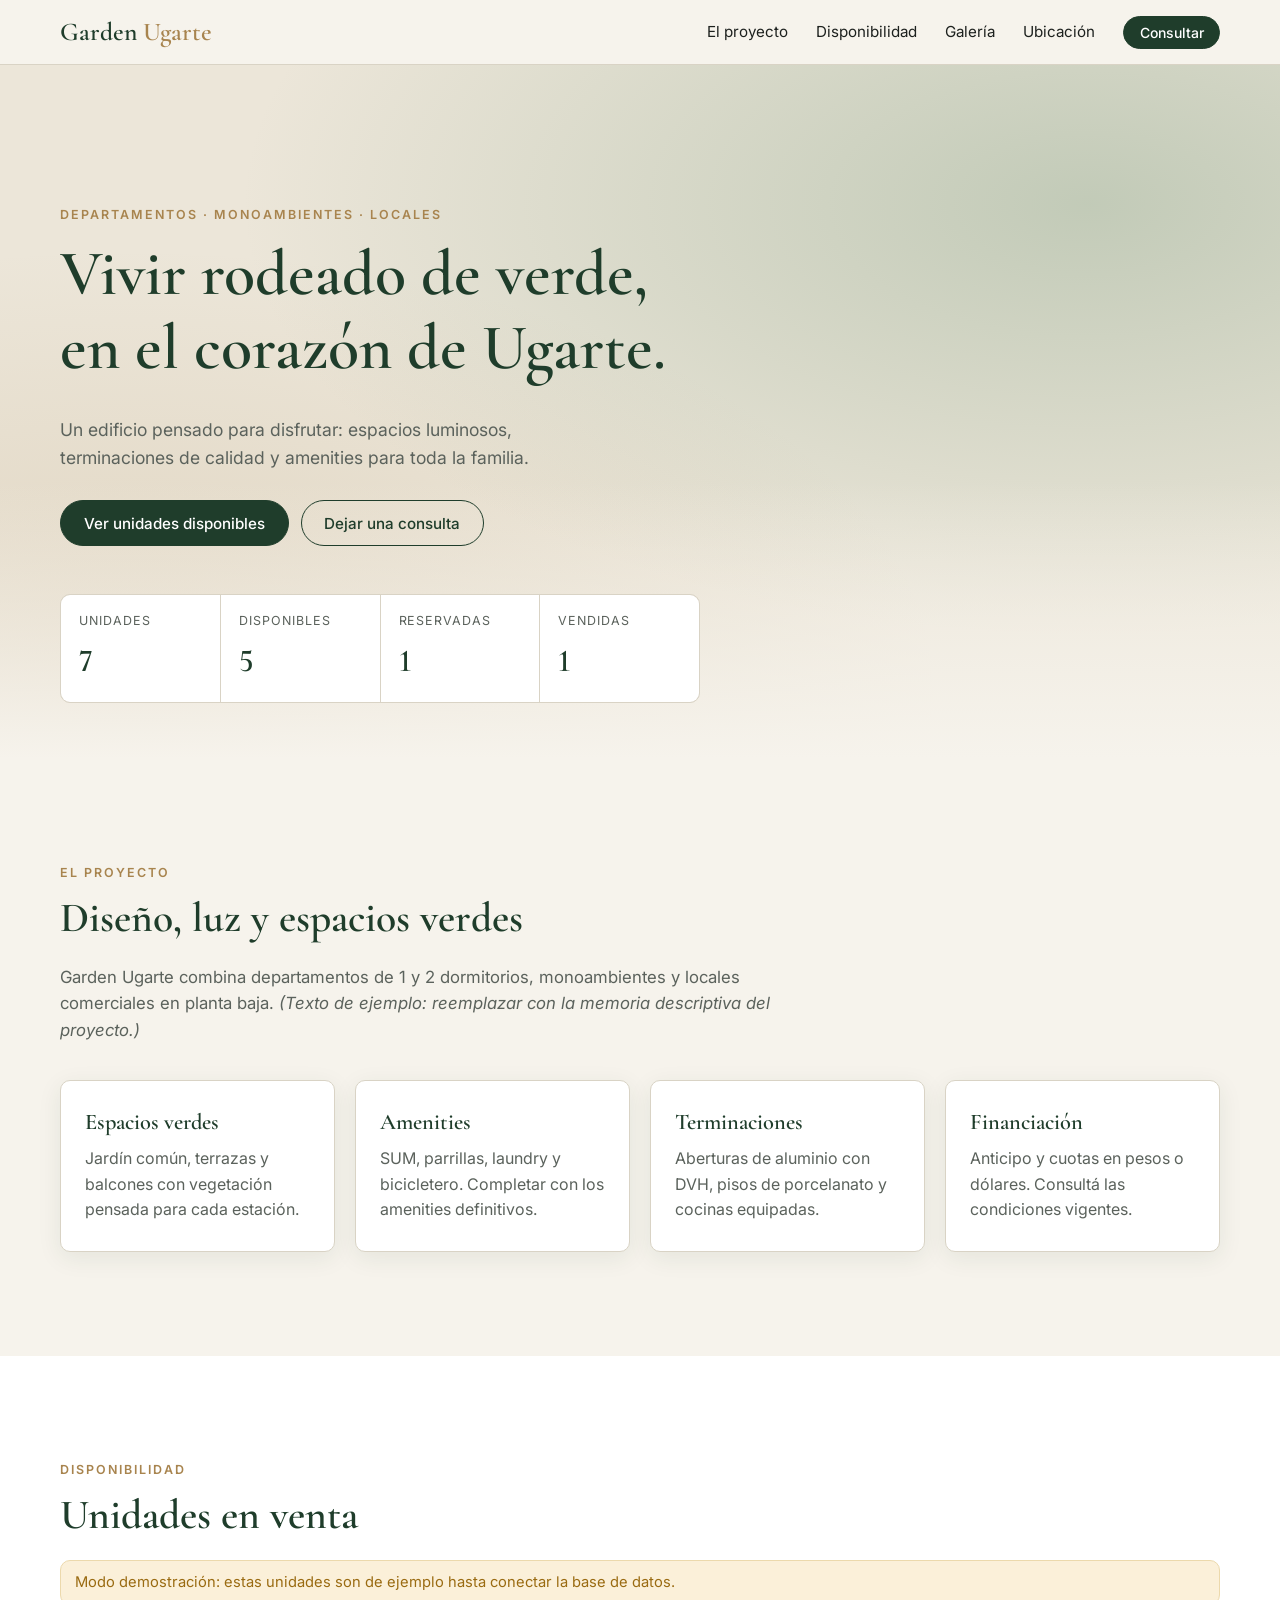
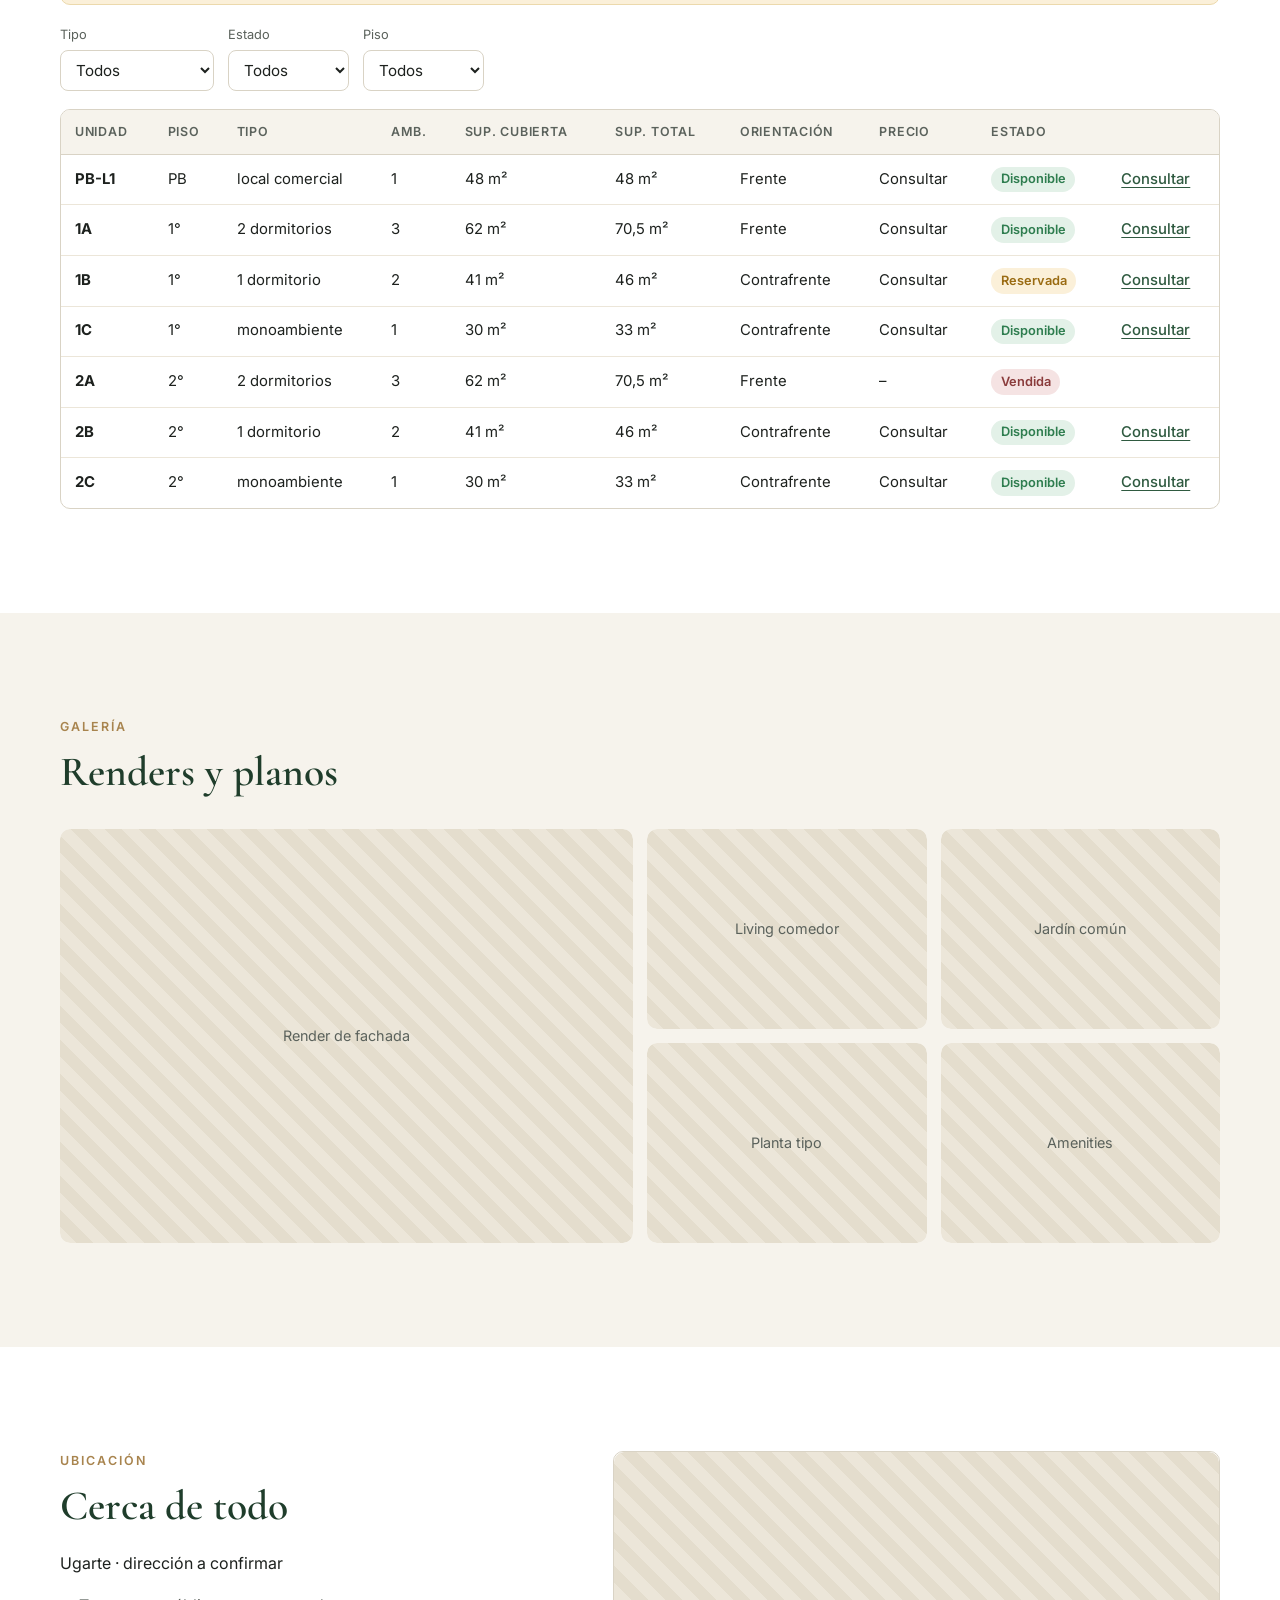
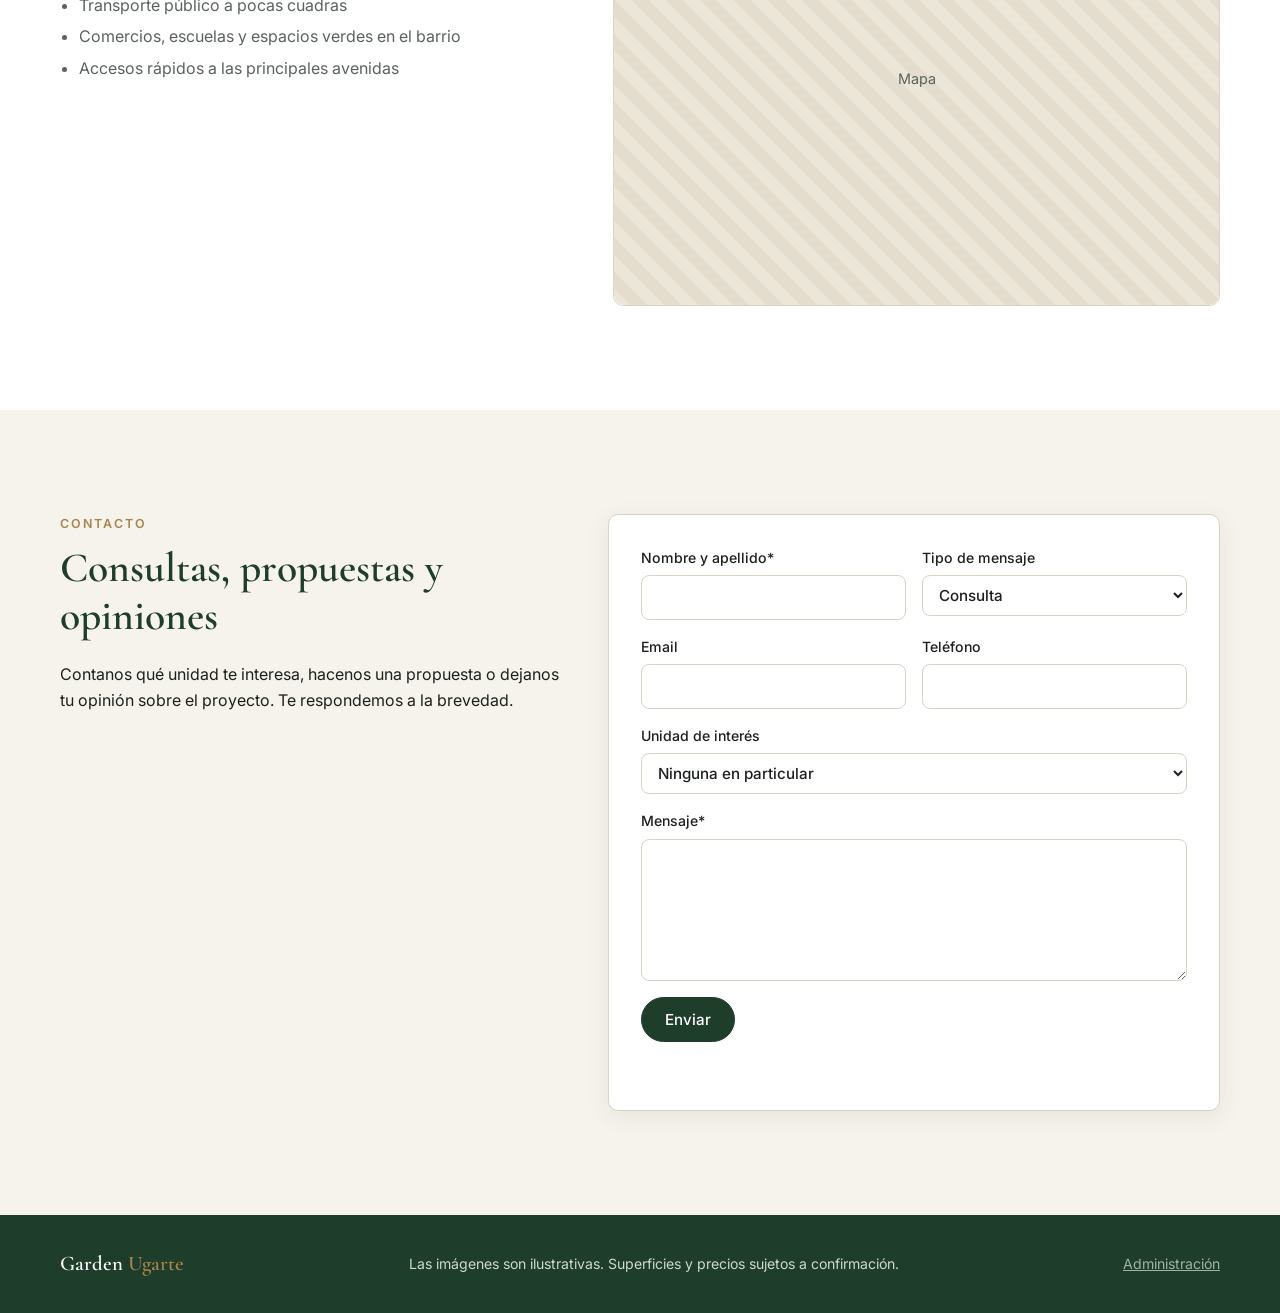
==== index.html @ 807b3145 "Sitio base con disponibilidad en tiempo real, panel y bandeja de propuestas - Sitio público con pres" ====
<!doctype html>
<html lang="es">
<head>
  <meta charset="utf-8">
  <meta name="viewport" content="width=device-width, initial-scale=1">
  <title>Garden Ugarte · Departamentos y monoambientes</title>
  <meta name="description" content="Garden Ugarte: departamentos, monoambientes y locales en venta. Consultá la disponibilidad de unidades en tiempo real.">
  <meta property="og:title" content="Garden Ugarte">
  <meta property="og:description" content="Departamentos, monoambientes y locales. Disponibilidad en tiempo real.">
  <link rel="preconnect" href="https://fonts.googleapis.com">
  <link rel="preconnect" href="https://fonts.gstatic.com" crossorigin>
  <link href="https://fonts.googleapis.com/css2?family=Cormorant+Garamond:wght@500;600&family=Inter:wght@400;500;600&display=swap" rel="stylesheet">
  <link rel="stylesheet" href="assets/css/styles.css">
</head>
<body>
  <header class="barra">
    <div class="contenedor barra__fila">
      <a href="#inicio" class="marca">Garden <span>Ugarte</span></a>
      <button class="barra__menu" aria-label="Abrir menú" aria-expanded="false" aria-controls="nav">☰</button>
      <nav id="nav" class="barra__nav">
        <a href="#proyecto">El proyecto</a>
        <a href="#disponibilidad">Disponibilidad</a>
        <a href="#galeria">Galería</a>
        <a href="#ubicacion">Ubicación</a>
        <a href="#contacto" class="boton boton--chico">Consultar</a>
      </nav>
    </div>
  </header>

  <main>
    <section id="inicio" class="portada">
      <div class="contenedor portada__contenido">
        <p class="sobretitulo">Departamentos · Monoambientes · Locales</p>
        <h1>Vivir rodeado de verde,<br>en el corazón de Ugarte.</h1>
        <p class="portada__texto">Un edificio pensado para disfrutar: espacios luminosos, terminaciones de calidad y amenities para toda la familia.</p>
        <div class="portada__acciones">
          <a href="#disponibilidad" class="boton">Ver unidades disponibles</a>
          <a href="#contacto" class="boton boton--claro">Dejar una consulta</a>
        </div>
        <dl class="cifras" id="cifras">
          <div><dt>Unidades</dt><dd data-cifra="total">–</dd></div>
          <div><dt>Disponibles</dt><dd data-cifra="disponible">–</dd></div>
          <div><dt>Reservadas</dt><dd data-cifra="reservada">–</dd></div>
          <div><dt>Vendidas</dt><dd data-cifra="vendida">–</dd></div>
        </dl>
      </div>
    </section>

    <section id="proyecto" class="seccion">
      <div class="contenedor">
        <p class="sobretitulo">El proyecto</p>
        <h2>Diseño, luz y espacios verdes</h2>
        <p class="seccion__intro">Garden Ugarte combina departamentos de 1 y 2 dormitorios, monoambientes y locales comerciales en planta baja. <em>(Texto de ejemplo: reemplazar con la memoria descriptiva del proyecto.)</em></p>
        <div class="tarjetas">
          <article class="tarjeta">
            <h3>Espacios verdes</h3>
            <p>Jardín común, terrazas y balcones con vegetación pensada para cada estación.</p>
          </article>
          <article class="tarjeta">
            <h3>Amenities</h3>
            <p>SUM, parrillas, laundry y bicicletero. Completar con los amenities definitivos.</p>
          </article>
          <article class="tarjeta">
            <h3>Terminaciones</h3>
            <p>Aberturas de aluminio con DVH, pisos de porcelanato y cocinas equipadas.</p>
          </article>
          <article class="tarjeta">
            <h3>Financiación</h3>
            <p>Anticipo y cuotas en pesos o dólares. Consultá las condiciones vigentes.</p>
          </article>
        </div>
      </div>
    </section>

    <section id="disponibilidad" class="seccion seccion--alterna">
      <div class="contenedor">
        <div class="seccion__cabecera">
          <div>
            <p class="sobretitulo">Disponibilidad</p>
            <h2>Unidades en venta</h2>
          </div>
          <p class="en-vivo" id="en-vivo" hidden><span class="en-vivo__punto"></span>Actualizado en tiempo real</p>
        </div>
        <p class="aviso" id="aviso-demo" hidden>Modo demostración: estas unidades son de ejemplo hasta conectar la base de datos.</p>

        <div class="filtros" role="group" aria-label="Filtrar unidades">
          <label>Tipo
            <select id="filtro-tipo">
              <option value="">Todos</option>
              <option>monoambiente</option>
              <option>1 dormitorio</option>
              <option>2 dormitorios</option>
              <option>3 dormitorios</option>
              <option>local comercial</option>
            </select>
          </label>
          <label>Estado
            <select id="filtro-estado">
              <option value="">Todos</option>
              <option value="disponible">Disponible</option>
              <option value="reservada">Reservada</option>
              <option value="vendida">Vendida</option>
            </select>
          </label>
          <label>Piso
            <select id="filtro-piso"><option value="">Todos</option></select>
          </label>
        </div>

        <div class="tabla-envoltura">
          <table class="tabla" id="tabla-unidades">
            <thead>
              <tr>
                <th>Unidad</th>
                <th>Piso</th>
                <th>Tipo</th>
                <th>Amb.</th>
                <th>Sup. cubierta</th>
                <th>Sup. total</th>
                <th>Orientación</th>
                <th>Precio</th>
                <th>Estado</th>
                <th></th>
              </tr>
            </thead>
            <tbody><tr><td colspan="10" class="tabla__vacio">Cargando unidades…</td></tr></tbody>
          </table>
        </div>
      </div>
    </section>

    <section id="galeria" class="seccion">
      <div class="contenedor">
        <p class="sobretitulo">Galería</p>
        <h2>Renders y planos</h2>
        <div class="galeria">
          <figure class="galeria__item galeria__item--grande"><div class="marcador">Render de fachada</div></figure>
          <figure class="galeria__item"><div class="marcador">Living comedor</div></figure>
          <figure class="galeria__item"><div class="marcador">Jardín común</div></figure>
          <figure class="galeria__item"><div class="marcador">Planta tipo</div></figure>
          <figure class="galeria__item"><div class="marcador">Amenities</div></figure>
        </div>
      </div>
    </section>

    <section id="ubicacion" class="seccion seccion--alterna">
      <div class="contenedor ubicacion">
        <div>
          <p class="sobretitulo">Ubicación</p>
          <h2>Cerca de todo</h2>
          <p id="direccion"></p>
          <ul class="lista">
            <li>Transporte público a pocas cuadras</li>
            <li>Comercios, escuelas y espacios verdes en el barrio</li>
            <li>Accesos rápidos a las principales avenidas</li>
          </ul>
        </div>
        <div class="mapa" id="mapa"><div class="marcador">Mapa</div></div>
      </div>
    </section>

    <section id="contacto" class="seccion">
      <div class="contenedor contacto">
        <div>
          <p class="sobretitulo">Contacto</p>
          <h2>Consultas, propuestas y opiniones</h2>
          <p>Contanos qué unidad te interesa, hacenos una propuesta o dejanos tu opinión sobre el proyecto. Te respondemos a la brevedad.</p>
          <p class="contacto__directo" id="contacto-directo"></p>
        </div>
        <form id="form-propuesta" class="formulario" novalidate>
          <div class="formulario__fila">
            <label>Nombre y apellido*
              <input name="nombre" required minlength="2" maxlength="120" autocomplete="name">
            </label>
            <label>Tipo de mensaje
              <select name="tipo">
                <option value="consulta">Consulta</option>
                <option value="propuesta">Propuesta</option>
                <option value="opinion">Opinión</option>
              </select>
            </label>
          </div>
          <div class="formulario__fila">
            <label>Email
              <input name="email" type="email" maxlength="200" autocomplete="email">
            </label>
            <label>Teléfono
              <input name="telefono" type="tel" maxlength="40" autocomplete="tel">
            </label>
          </div>
          <label>Unidad de interés
            <select name="unidad" id="form-unidad"><option value="">Ninguna en particular</option></select>
          </label>
          <label>Mensaje*
            <textarea name="mensaje" rows="5" required minlength="3" maxlength="4000"></textarea>
          </label>
          <!-- Campo trampa contra spam: queda oculto para personas -->
          <label class="oculto" aria-hidden="true">No completar <input name="sitio_web" tabindex="-1" autocomplete="off"></label>
          <button class="boton" type="submit">Enviar</button>
          <p class="formulario__estado" id="form-estado" role="status"></p>
        </form>
      </div>
    </section>
  </main>

  <footer class="pie">
    <div class="contenedor pie__fila">
      <p class="marca">Garden <span>Ugarte</span></p>
      <p>Las imágenes son ilustrativas. Superficies y precios sujetos a confirmación.</p>
      <a href="admin.html" class="pie__admin">Administración</a>
    </div>
  </footer>

  <a class="whatsapp" id="whatsapp" hidden target="_blank" rel="noopener" aria-label="Escribir por WhatsApp">WhatsApp</a>

  <script type="module" src="assets/js/main.js"></script>
</body>
</html>
---- assets/css/styles.css ----
/* Garden Ugarte · estilos */

:root {
  --verde: #1f3d2b;
  --verde-medio: #2f5a40;
  --salvia: #8fa98f;
  --crema: #f6f3ec;
  --crema-oscura: #ece6d9;
  --bronce: #a8844e;
  --texto: #1d211e;
  --texto-suave: #5b625c;
  --borde: #d9d3c5;
  --blanco: #ffffff;

  --disponible: #2e7d4f;
  --disponible-fondo: #e3f1e8;
  --reservada: #9a6b12;
  --reservada-fondo: #fbf0d9;
  --vendida: #8a3b3b;
  --vendida-fondo: #f5e3e3;

  --serif: 'Cormorant Garamond', Georgia, serif;
  --sans: 'Inter', system-ui, -apple-system, 'Segoe UI', sans-serif;
  --radio: 10px;
  --sombra: 0 6px 24px rgba(31, 61, 43, 0.08);
}

*, *::before, *::after { box-sizing: border-box; }

[hidden] { display: none !important; }

html { scroll-behavior: smooth; scroll-padding-top: 72px; }

body {
  margin: 0;
  font-family: var(--sans);
  font-size: 16px;
  line-height: 1.6;
  color: var(--texto);
  background: var(--crema);
}

h1, h2, h3 {
  font-family: var(--serif);
  font-weight: 600;
  line-height: 1.15;
  color: var(--verde);
  margin: 0 0 0.5em;
}
h1 { font-size: clamp(2.4rem, 6vw, 4rem); }
h2 { font-size: clamp(1.9rem, 4vw, 2.6rem); }
h3 { font-size: 1.4rem; }

a { color: var(--verde-medio); }

.contenedor { width: min(1160px, 100% - 32px); margin-inline: auto; }

.oculto { position: absolute; left: -9999px; width: 1px; height: 1px; overflow: hidden; }
.tenue { color: var(--texto-suave); font-size: 0.9em; }

/* ---------- Botones ---------- */
.boton {
  display: inline-block;
  padding: 0.8em 1.5em;
  border: 1px solid var(--verde);
  border-radius: 999px;
  background: var(--verde);
  color: var(--blanco);
  font: 500 0.95rem var(--sans);
  text-decoration: none;
  cursor: pointer;
  transition: background 0.2s, color 0.2s;
}
.boton:hover { background: var(--verde-medio); }
.boton:disabled { opacity: 0.6; cursor: wait; }
.boton--claro { background: transparent; color: var(--verde); }
.boton--claro:hover { background: var(--verde); color: var(--blanco); }
.boton--chico { padding: 0.5em 1.1em; font-size: 0.875rem; }
.boton--peligro { background: transparent; color: var(--vendida); border-color: var(--vendida); }
.boton--peligro:hover { background: var(--vendida); color: var(--blanco); }

.enlace {
  background: none; border: 0; padding: 0;
  color: var(--verde-medio); font: inherit; font-weight: 500;
  text-decoration: underline; text-underline-offset: 3px; cursor: pointer;
}
.enlace--peligro { color: var(--vendida); margin-left: 1em; }

/* ---------- Barra superior ---------- */
.barra {
  position: sticky; top: 0; z-index: 20;
  background: rgba(246, 243, 236, 0.94);
  backdrop-filter: blur(8px);
  border-bottom: 1px solid var(--borde);
}
.barra__fila { display: flex; align-items: center; justify-content: space-between; min-height: 64px; gap: 16px; }
.marca {
  font-family: var(--serif); font-size: 1.6rem; font-weight: 600;
  color: var(--verde); text-decoration: none; margin: 0;
}
.marca span { color: var(--bronce); }
.marca small { font-family: var(--sans); font-size: 0.8rem; color: var(--texto-suave); margin-left: 6px; }
.barra__nav { display: flex; align-items: center; gap: 28px; }
.barra__nav a:not(.boton) { color: var(--texto); text-decoration: none; font-size: 0.95rem; }
.barra__nav a:not(.boton):hover { color: var(--verde-medio); }
.barra__menu { display: none; background: none; border: 0; font-size: 1.6rem; color: var(--verde); cursor: pointer; }

@media (max-width: 820px) {
  .barra__menu { display: block; }
  .barra__nav {
    display: none;
    position: absolute; top: 64px; left: 0; right: 0;
    flex-direction: column; align-items: stretch; gap: 0;
    background: var(--crema); border-bottom: 1px solid var(--borde);
    padding: 8px 16px 16px;
  }
  .barra__nav a { padding: 12px 0; }
  .barra__nav .boton { text-align: center; margin-top: 8px; }
  .menu-abierto .barra__nav { display: flex; }
}

/* ---------- Portada ---------- */
.portada {
  position: relative;
  padding: clamp(64px, 12vw, 140px) 0 56px;
  background:
    linear-gradient(180deg, rgba(246,243,236,0) 60%, var(--crema) 100%),
    radial-gradient(ellipse at 85% 20%, rgba(143,169,143,0.45), transparent 55%),
    radial-gradient(ellipse at 10% 90%, rgba(168,132,78,0.18), transparent 50%),
    var(--crema-oscura);
}
.sobretitulo {
  text-transform: uppercase; letter-spacing: 0.16em;
  font-size: 0.78rem; font-weight: 600; color: var(--bronce); margin: 0 0 12px;
}
.portada__texto { max-width: 560px; font-size: 1.1rem; color: var(--texto-suave); }
.portada__acciones { display: flex; flex-wrap: wrap; gap: 12px; margin: 28px 0 48px; }
.cifras {
  display: grid; grid-template-columns: repeat(4, 1fr); gap: 1px;
  max-width: 640px; margin: 0;
  background: var(--borde); border: 1px solid var(--borde); border-radius: var(--radio); overflow: hidden;
}
.cifras div { background: var(--blanco); padding: 16px 18px; }
.cifras dt { font-size: 0.78rem; color: var(--texto-suave); text-transform: uppercase; letter-spacing: 0.08em; }
.cifras dd { margin: 4px 0 0; font-family: var(--serif); font-size: 2rem; font-weight: 600; color: var(--verde); font-variant-numeric: lining-nums; }
@media (max-width: 560px) { .cifras { grid-template-columns: repeat(2, 1fr); } }

/* ---------- Secciones ---------- */
.seccion { padding: clamp(56px, 9vw, 104px) 0; }
.seccion--alterna { background: var(--blanco); }
.seccion__intro { max-width: 720px; font-size: 1.05rem; color: var(--texto-suave); }
.seccion__cabecera { display: flex; flex-wrap: wrap; align-items: flex-end; justify-content: space-between; gap: 16px; margin-bottom: 20px; }
.seccion__cabecera h2 { margin: 0; }

.tarjetas { display: grid; grid-template-columns: repeat(auto-fit, minmax(230px, 1fr)); gap: 20px; margin-top: 36px; }
.tarjeta {
  background: var(--blanco); border: 1px solid var(--borde); border-radius: var(--radio);
  padding: 28px 24px; box-shadow: var(--sombra);
}
.tarjeta p { margin: 0; color: var(--texto-suave); }

.aviso {
  background: var(--reservada-fondo); color: var(--reservada);
  border: 1px solid #ecd9ac; border-radius: var(--radio);
  padding: 10px 14px; font-size: 0.92rem; margin: 0 0 20px;
}

.en-vivo { display: inline-flex; align-items: center; gap: 8px; margin: 0; font-size: 0.88rem; color: var(--disponible); }
.en-vivo__punto { width: 9px; height: 9px; border-radius: 50%; background: var(--disponible); animation: latido 1.8s infinite; }
@keyframes latido {
  0% { box-shadow: 0 0 0 0 rgba(46,125,79,0.5); }
  70% { box-shadow: 0 0 0 8px rgba(46,125,79,0); }
  100% { box-shadow: 0 0 0 0 rgba(46,125,79,0); }
}

/* ---------- Filtros y tabla ---------- */
.filtros { display: flex; flex-wrap: wrap; align-items: flex-end; gap: 14px; margin-bottom: 18px; }
.filtros label { display: flex; flex-direction: column; gap: 4px; font-size: 0.8rem; color: var(--texto-suave); }

select, input, textarea {
  font: inherit; font-size: 0.95rem; color: var(--texto);
  padding: 0.6em 0.75em;
  border: 1px solid var(--borde); border-radius: 8px; background: var(--blanco);
}
select:focus, input:focus, textarea:focus { outline: 2px solid var(--salvia); outline-offset: 1px; border-color: var(--salvia); }

.tabla-envoltura { border: 1px solid var(--borde); border-radius: var(--radio); overflow-x: auto; background: var(--blanco); }
.tabla { width: 100%; border-collapse: collapse; font-size: 0.93rem; }
.tabla th {
  text-align: left; font-weight: 600; font-size: 0.78rem; text-transform: uppercase; letter-spacing: 0.06em;
  color: var(--texto-suave); background: var(--crema); padding: 12px 14px; border-bottom: 1px solid var(--borde); white-space: nowrap;
}
.tabla td { padding: 12px 14px; border-bottom: 1px solid var(--crema-oscura); white-space: nowrap; }
.tabla tr:last-child td { border-bottom: 0; }
.tabla tbody tr:hover { background: #fbfaf6; }
.tabla__vacio { text-align: center; color: var(--texto-suave); padding: 32px !important; list-style: none; }

.fila--nueva { animation: resaltar 2.4s ease-out; }
@keyframes resaltar { from { background: #fff3c4; } to { background: transparent; } }

.estado {
  display: inline-block; padding: 0.2em 0.75em; border-radius: 999px;
  font-size: 0.8rem; font-weight: 600;
}
.estado--disponible { background: var(--disponible-fondo); color: var(--disponible); }
.estado--reservada { background: var(--reservada-fondo); color: var(--reservada); }
.estado--vendida { background: var(--vendida-fondo); color: var(--vendida); }

/* Tabla en formato tarjeta para celulares */
@media (max-width: 720px) {
  .tabla-envoltura { border: 0; background: none; }
  .tabla thead { display: none; }
  .tabla, .tabla tbody, .tabla tr, .tabla td { display: block; width: 100%; }
  .tabla tr {
    background: var(--blanco); border: 1px solid var(--borde); border-radius: var(--radio);
    margin-bottom: 12px; padding: 8px 4px;
  }
  .tabla td { display: flex; justify-content: space-between; gap: 12px; padding: 6px 12px; border: 0; white-space: normal; }
  .tabla td[data-titulo]::before { content: attr(data-titulo); color: var(--texto-suave); font-size: 0.85rem; }
  .tabla td:empty { display: none; }
}

/* ---------- Galería ---------- */
.galeria {
  display: grid; gap: 14px; margin-top: 32px;
  grid-template-columns: repeat(4, 1fr); grid-auto-rows: 200px;
}
.galeria__item { margin: 0; border-radius: var(--radio); overflow: hidden; }
.galeria__item img { width: 100%; height: 100%; object-fit: cover; display: block; }
.galeria__item--grande { grid-column: span 2; grid-row: span 2; }
@media (max-width: 720px) {
  .galeria { grid-template-columns: repeat(2, 1fr); grid-auto-rows: 150px; }
}
.marcador {
  width: 100%; height: 100%; min-height: 150px;
  display: grid; place-items: center;
  background: repeating-linear-gradient(45deg, var(--crema-oscura), var(--crema-oscura) 12px, #e4ddcd 12px, #e4ddcd 24px);
  color: var(--texto-suave); font-size: 0.9rem; border-radius: var(--radio);
}

/* ---------- Ubicación ---------- */
.ubicacion, .contacto { display: grid; grid-template-columns: 1fr 1.2fr; gap: 48px; align-items: start; }
@media (max-width: 820px) { .ubicacion, .contacto { grid-template-columns: 1fr; gap: 28px; } }
.mapa { aspect-ratio: 4 / 3; border-radius: var(--radio); overflow: hidden; border: 1px solid var(--borde); }
.mapa iframe { width: 100%; height: 100%; border: 0; }
.lista { padding-left: 1.2em; color: var(--texto-suave); }
.lista li { margin-bottom: 6px; }

/* ---------- Formularios ---------- */
.formulario {
  display: flex; flex-direction: column; gap: 16px;
  background: var(--blanco); border: 1px solid var(--borde); border-radius: var(--radio);
  padding: clamp(20px, 4vw, 32px); box-shadow: var(--sombra);
}
.formulario label { display: flex; flex-direction: column; gap: 6px; font-size: 0.88rem; font-weight: 500; }
.formulario__fila { display: grid; grid-template-columns: 1fr 1fr; gap: 16px; }
@media (max-width: 560px) { .formulario__fila { grid-template-columns: 1fr; } }
.formulario .boton { align-self: flex-start; }
.formulario__estado { margin: 0; font-size: 0.92rem; min-height: 1.4em; }
.formulario__estado--ok { color: var(--disponible); }
.formulario__estado--error { color: var(--vendida); }
.contacto__directo { line-height: 2; }

/* ---------- Pie ---------- */
.pie { background: var(--verde); color: #cfd8cf; padding: 32px 0; font-size: 0.88rem; }
.pie__fila { display: flex; flex-wrap: wrap; align-items: center; justify-content: space-between; gap: 12px; }
.pie .marca { color: var(--blanco); font-size: 1.3rem; }
.pie p { margin: 0; }
.pie__admin { color: #9fb39f; }

.whatsapp {
  position: fixed; right: 18px; bottom: 18px; z-index: 30;
  background: #25d366; color: var(--blanco); text-decoration: none; font-weight: 600;
  padding: 12px 18px; border-radius: 999px; box-shadow: 0 6px 18px rgba(0,0,0,0.2);
}

/* ---------- Panel de administración ---------- */
.admin__main { padding: 32px 0 64px; }
.admin__sesion { display: flex; align-items: center; gap: 12px; font-size: 0.9rem; color: var(--texto-suave); }
.admin__login { max-width: 420px; margin: 40px auto; }
.ayuda { color: var(--texto-suave); font-size: 0.92rem; margin-top: 0; }

.pestanas { display: flex; gap: 4px; border-bottom: 1px solid var(--borde); margin-bottom: 28px; }
.pestana {
  background: none; border: 0; border-bottom: 2px solid transparent;
  padding: 12px 18px; font: 500 1rem var(--sans); color: var(--texto-suave); cursor: pointer;
}
.pestana.activa { color: var(--verde); border-bottom-color: var(--verde); }
.contador {
  display: inline-block; min-width: 1.5em; padding: 0 0.4em; margin-left: 4px;
  border-radius: 999px; background: var(--vendida); color: var(--blanco); font-size: 0.75rem; text-align: center;
}

.selector-estado { font-weight: 600; font-size: 0.85rem; padding: 0.35em 0.6em; border-radius: 999px; }
.selector-estado.estado--disponible { border-color: #b9dcc6; }
.selector-estado.estado--reservada { border-color: #ecd9ac; }
.selector-estado.estado--vendida { border-color: #e2bcbc; }

.bandeja { list-style: none; padding: 0; margin: 0; display: flex; flex-direction: column; gap: 12px; }
.mensaje { background: var(--blanco); border: 1px solid var(--borde); border-radius: var(--radio); padding: 16px 20px; }
.mensaje--nuevo { border-left: 4px solid var(--bronce); }
.mensaje__cabecera { display: flex; flex-wrap: wrap; align-items: center; gap: 8px 12px; }
.mensaje__texto { white-space: pre-wrap; margin: 10px 0; }
.mensaje__pie { display: flex; flex-wrap: wrap; justify-content: space-between; gap: 8px; font-size: 0.9rem; }
.etiqueta { font-size: 0.75rem; font-weight: 600; padding: 0.15em 0.6em; border-radius: 999px; background: var(--crema-oscura); color: var(--verde); }
.etiqueta--unidad { background: var(--disponible-fondo); color: var(--disponible); }

.dialogo { border: 0; padding: 0; border-radius: var(--radio); width: min(640px, 100% - 32px); background: transparent; }
.dialogo::backdrop { background: rgba(20, 30, 24, 0.5); }
.dialogo .formulario { box-shadow: none; }
.dialogo h2 { font-size: 1.8rem; margin: 0; }
.dialogo__acciones { display: flex; align-items: center; gap: 10px; }
.dialogo__acciones span { flex: 1; }
.dialogo__acciones .boton { align-self: auto; }
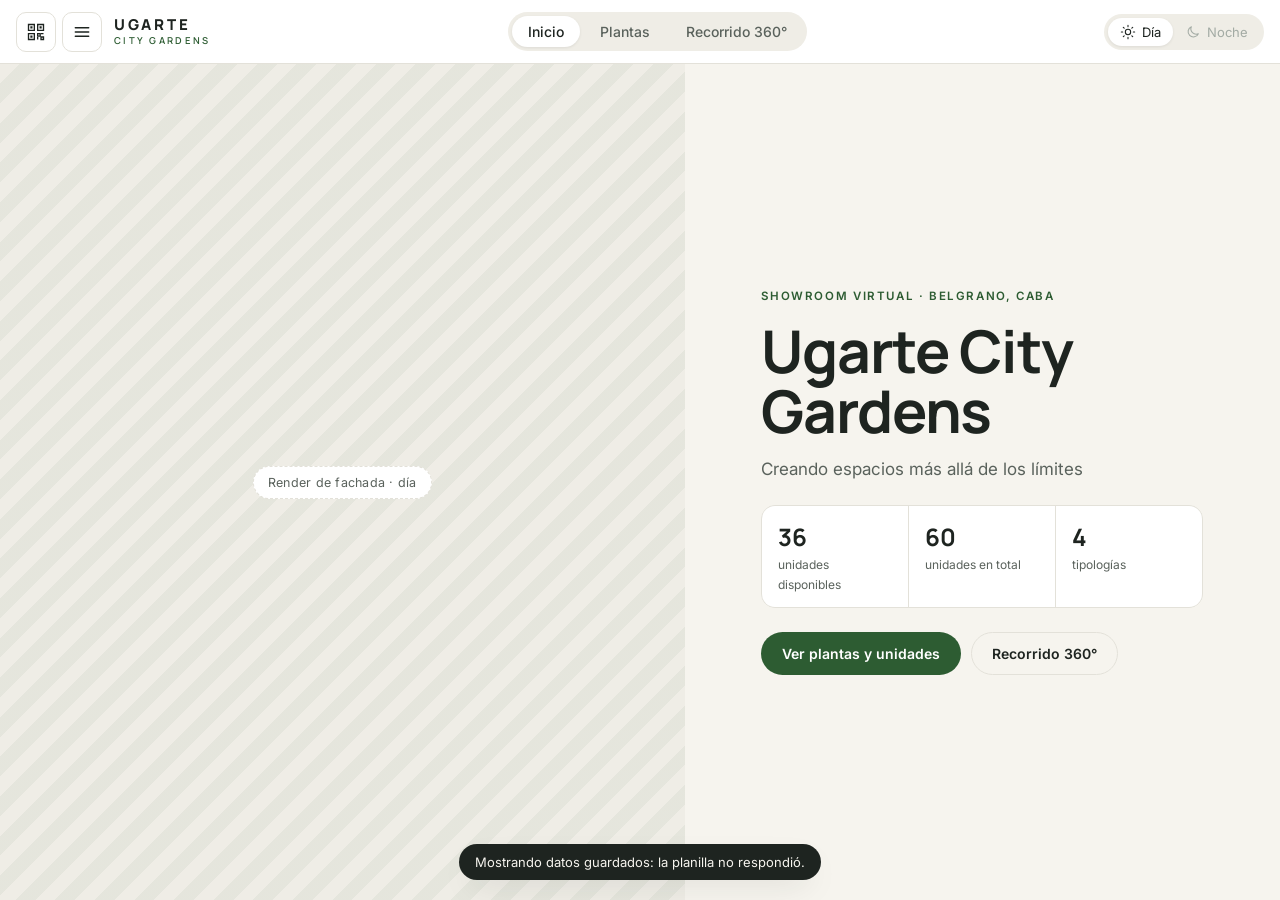
==== commit 9289fab3: "Maqueta del showroom sin imágenes Inicio, plantas por piso con zoom y unidades cliqueables, ficha de" ====
--- a/index.html
+++ b/index.html
@@ -1,218 +1,195 @@
-<!doctype html>
-<html lang="es">
+<!DOCTYPE html>
+<html lang="es" data-modo="dia">
 <head>
-  <meta charset="utf-8">
-  <meta name="viewport" content="width=device-width, initial-scale=1">
-  <title>Garden Ugarte · Departamentos y monoambientes</title>
-  <meta name="description" content="Garden Ugarte: departamentos, monoambientes y locales en venta. Consultá la disponibilidad de unidades en tiempo real.">
-  <meta property="og:title" content="Garden Ugarte">
-  <meta property="og:description" content="Departamentos, monoambientes y locales. Disponibilidad en tiempo real.">
-  <link rel="preconnect" href="https://fonts.googleapis.com">
-  <link rel="preconnect" href="https://fonts.gstatic.com" crossorigin>
-  <link href="https://fonts.googleapis.com/css2?family=Cormorant+Garamond:wght@500;600&family=Inter:wght@400;500;600&display=swap" rel="stylesheet">
-  <link rel="stylesheet" href="assets/css/styles.css">
+<meta charset="UTF-8">
+<meta name="viewport" content="width=device-width, initial-scale=1, viewport-fit=cover">
+<title>Ugarte City Gardens — Showroom Virtual</title>
+<meta name="description" content="Showroom virtual de Ugarte City Gardens, Manuel Ugarte 1536, Belgrano. Recorrido 360°, plantas por piso y disponibilidad de cada unidad.">
+<meta name="theme-color" content="#2D5C32">
+<link rel="preconnect" href="https://fonts.googleapis.com">
+<link rel="preconnect" href="https://fonts.gstatic.com" crossorigin>
+<link href="https://fonts.googleapis.com/css2?family=Manrope:wght@500;600;700;800&family=Inter:wght@400;500;600&display=swap" rel="stylesheet">
+<link rel="stylesheet" href="assets/css/showroom.css">
 </head>
 <body>
+<div id="app">
+
+  <!-- ===================== BARRA SUPERIOR ===================== -->
   <header class="barra">
-    <div class="contenedor barra__fila">
-      <a href="#inicio" class="marca">Garden <span>Ugarte</span></a>
-      <button class="barra__menu" aria-label="Abrir menú" aria-expanded="false" aria-controls="nav">☰</button>
-      <nav id="nav" class="barra__nav">
-        <a href="#proyecto">El proyecto</a>
-        <a href="#disponibilidad">Disponibilidad</a>
-        <a href="#galeria">Galería</a>
-        <a href="#ubicacion">Ubicación</a>
-        <a href="#contacto" class="boton boton--chico">Consultar</a>
-      </nav>
+    <div class="barra-izq">
+      <button class="icono" id="btnQR" aria-label="Compartir con código QR" title="Código QR">
+        <svg viewBox="0 0 24 24" aria-hidden="true"><path d="M3 3h7v7H3zM14 3h7v7h-7zM3 14h7v7H3z" fill="none" stroke="currentColor" stroke-width="1.6"/><path d="M6 6h1v1H6zM17 6h1v1h-1zM6 17h1v1H6zM14 14h3v3h-3zM18 18h3v3h-3zM18 14h3M14 18v3" fill="none" stroke="currentColor" stroke-width="1.6"/></svg>
+      </button>
+      <button class="icono" id="btnMenu" aria-label="Abrir menú" aria-expanded="false" aria-controls="menu" title="Menú">
+        <svg viewBox="0 0 24 24" aria-hidden="true"><path d="M4 7h16M4 12h16M4 17h16" stroke="currentColor" stroke-width="1.8" stroke-linecap="round"/></svg>
+      </button>
+      <a class="marca" href="#inicio" aria-label="Ugarte City Gardens, inicio">
+        <span class="marca-a">UGARTE</span><span class="marca-b">CITY GARDENS</span>
+      </a>
+    </div>
+
+    <nav class="vistas" aria-label="Secciones principales">
+      <a href="#inicio" data-vista="inicio">Inicio</a>
+      <a href="#plantas" data-vista="plantas">Plantas</a>
+      <a href="#recorrido" data-vista="recorrido">Recorrido 360°</a>
+    </nav>
+
+    <div class="barra-der">
+      <div class="diaNoche" role="group" aria-label="Modo día o noche">
+        <button data-modo="dia" aria-pressed="true" title="Día">
+          <svg viewBox="0 0 24 24" aria-hidden="true"><circle cx="12" cy="12" r="4" fill="none" stroke="currentColor" stroke-width="1.6"/><path d="M12 2v2M12 20v2M2 12h2M20 12h2M4.9 4.9l1.4 1.4M17.7 17.7l1.4 1.4M4.9 19.1l1.4-1.4M17.7 6.3l1.4-1.4" stroke="currentColor" stroke-width="1.6" stroke-linecap="round"/></svg>
+          <span>Día</span>
+        </button>
+        <button data-modo="noche" aria-pressed="false" title="Noche">
+          <svg viewBox="0 0 24 24" aria-hidden="true"><path d="M20 14.5A8 8 0 0 1 9.5 4a8 8 0 1 0 10.5 10.5z" fill="none" stroke="currentColor" stroke-width="1.6" stroke-linejoin="round"/></svg>
+          <span>Noche</span>
+        </button>
+      </div>
     </div>
   </header>
 
+  <!-- ===================== INICIO ===================== -->
   <main>
-    <section id="inicio" class="portada">
-      <div class="contenedor portada__contenido">
-        <p class="sobretitulo">Departamentos · Monoambientes · Locales</p>
-        <h1>Vivir rodeado de verde,<br>en el corazón de Ugarte.</h1>
-        <p class="portada__texto">Un edificio pensado para disfrutar: espacios luminosos, terminaciones de calidad y amenities para toda la familia.</p>
-        <div class="portada__acciones">
-          <a href="#disponibilidad" class="boton">Ver unidades disponibles</a>
-          <a href="#contacto" class="boton boton--claro">Dejar una consulta</a>
-        </div>
-        <dl class="cifras" id="cifras">
-          <div><dt>Unidades</dt><dd data-cifra="total">–</dd></div>
-          <div><dt>Disponibles</dt><dd data-cifra="disponible">–</dd></div>
-          <div><dt>Reservadas</dt><dd data-cifra="reservada">–</dd></div>
-          <div><dt>Vendidas</dt><dd data-cifra="vendida">–</dd></div>
-        </dl>
+  <section class="vista" id="vista-inicio" aria-label="Inicio">
+    <div class="hero">
+      <div class="hero-render" id="heroRender">
+        <div class="pendiente"><span id="heroPendiente">Render de fachada · día</span></div>
       </div>
-    </section>
-
-    <section id="proyecto" class="seccion">
-      <div class="contenedor">
-        <p class="sobretitulo">El proyecto</p>
-        <h2>Diseño, luz y espacios verdes</h2>
-        <p class="seccion__intro">Garden Ugarte combina departamentos de 1 y 2 dormitorios, monoambientes y locales comerciales en planta baja. <em>(Texto de ejemplo: reemplazar con la memoria descriptiva del proyecto.)</em></p>
-        <div class="tarjetas">
-          <article class="tarjeta">
-            <h3>Espacios verdes</h3>
-            <p>Jardín común, terrazas y balcones con vegetación pensada para cada estación.</p>
-          </article>
-          <article class="tarjeta">
-            <h3>Amenities</h3>
-            <p>SUM, parrillas, laundry y bicicletero. Completar con los amenities definitivos.</p>
-          </article>
-          <article class="tarjeta">
-            <h3>Terminaciones</h3>
-            <p>Aberturas de aluminio con DVH, pisos de porcelanato y cocinas equipadas.</p>
-          </article>
-          <article class="tarjeta">
-            <h3>Financiación</h3>
-            <p>Anticipo y cuotas en pesos o dólares. Consultá las condiciones vigentes.</p>
-          </article>
+      <div class="hero-texto">
+        <p class="sobre">Showroom virtual · Belgrano, CABA</p>
+        <h1 id="heroTitulo">Ugarte City Gardens</h1>
+        <p class="lema" id="heroLema">Creando espacios más allá de los límites</p>
+        <div class="hero-datos" id="heroDatos"></div>
+        <div class="hero-acciones">
+          <a class="btn primario" href="#plantas">Ver plantas y unidades</a>
+          <a class="btn secundario" href="#recorrido">Recorrido 360°</a>
         </div>
       </div>
-    </section>
+    </div>
+  </section>
 
-    <section id="disponibilidad" class="seccion seccion--alterna">
-      <div class="contenedor">
-        <div class="seccion__cabecera">
+  <!-- ===================== PLANTAS ===================== -->
+  <section class="vista" id="vista-plantas" aria-label="Plantas por piso">
+    <div class="plantas">
+      <div class="escenario" id="escenario">
+        <div class="escenario-top">
           <div>
-            <p class="sobretitulo">Disponibilidad</p>
-            <h2>Unidades en venta</h2>
+            <p class="sobre" id="pisoSobre">Piso</p>
+            <h2 id="pisoTitulo">—</h2>
+            <p class="pisoDesc" id="pisoDesc" hidden></p>
           </div>
-          <p class="en-vivo" id="en-vivo" hidden><span class="en-vivo__punto"></span>Actualizado en tiempo real</p>
-        </div>
-        <p class="aviso" id="aviso-demo" hidden>Modo demostración: estas unidades son de ejemplo hasta conectar la base de datos.</p>
-
-        <div class="filtros" role="group" aria-label="Filtrar unidades">
-          <label>Tipo
-            <select id="filtro-tipo">
-              <option value="">Todos</option>
-              <option>monoambiente</option>
-              <option>1 dormitorio</option>
-              <option>2 dormitorios</option>
-              <option>3 dormitorios</option>
-              <option>local comercial</option>
-            </select>
-          </label>
-          <label>Estado
-            <select id="filtro-estado">
-              <option value="">Todos</option>
-              <option value="disponible">Disponible</option>
-              <option value="reservada">Reservada</option>
-              <option value="vendida">Vendida</option>
-            </select>
-          </label>
-          <label>Piso
-            <select id="filtro-piso"><option value="">Todos</option></select>
-          </label>
+          <div class="filtros" id="filtros" role="group" aria-label="Filtrar unidades">
+            <button data-tipo="" aria-pressed="true">Todas</button>
+            <button data-tipo="Monoambiente" aria-pressed="false">Mono</button>
+            <button data-tipo="1 Dormitorio" aria-pressed="false">1 dorm.</button>
+            <button data-tipo="2 Dormitorios" aria-pressed="false">2 dorm.</button>
+            <label class="soloDisp"><input type="checkbox" id="soloDisp"> Solo disponibles</label>
+          </div>
         </div>
 
-        <div class="tabla-envoltura">
-          <table class="tabla" id="tabla-unidades">
-            <thead>
-              <tr>
-                <th>Unidad</th>
-                <th>Piso</th>
-                <th>Tipo</th>
-                <th>Amb.</th>
-                <th>Sup. cubierta</th>
-                <th>Sup. total</th>
-                <th>Orientación</th>
-                <th>Precio</th>
-                <th>Estado</th>
-                <th></th>
-              </tr>
-            </thead>
-            <tbody><tr><td colspan="10" class="tabla__vacio">Cargando unidades…</td></tr></tbody>
-          </table>
+        <div class="lienzo" id="lienzo" aria-label="Planta del piso. Arrastrá para mover, pellizcá o usá la rueda para hacer zoom.">
+          <div class="lienzo-mov" id="lienzoMov">
+            <svg id="plano" xmlns="http://www.w3.org/2000/svg" preserveAspectRatio="xMidYMid meet"></svg>
+          </div>
         </div>
+
+        <div class="zoom" role="group" aria-label="Zoom de la planta">
+          <button id="zoomMas" aria-label="Acercar">+</button>
+          <button id="zoomMenos" aria-label="Alejar">−</button>
+          <button id="zoomReset" aria-label="Ver planta completa" title="Ver completa">
+            <svg viewBox="0 0 24 24" aria-hidden="true"><path d="M4 9V4h5M20 9V4h-5M4 15v5h5M20 15v5h-5" fill="none" stroke="currentColor" stroke-width="1.8"/></svg>
+          </button>
+        </div>
+
+        <ul class="leyenda" aria-label="Referencias">
+          <li><i class="punto disp"></i>Disponible</li>
+          <li><i class="punto res"></i>Reservado</li>
+          <li><i class="punto vend"></i>Vendido</li>
+        </ul>
+
+        <!-- Vista previa de la unidad -->
+        <aside class="ficha" id="ficha" aria-live="polite" hidden></aside>
       </div>
-    </section>
 
-    <section id="galeria" class="seccion">
-      <div class="contenedor">
-        <p class="sobretitulo">Galería</p>
-        <h2>Renders y planos</h2>
-        <div class="galeria">
-          <figure class="galeria__item galeria__item--grande"><div class="marcador">Render de fachada</div></figure>
-          <figure class="galeria__item"><div class="marcador">Living comedor</div></figure>
-          <figure class="galeria__item"><div class="marcador">Jardín común</div></figure>
-          <figure class="galeria__item"><div class="marcador">Planta tipo</div></figure>
-          <figure class="galeria__item"><div class="marcador">Amenities</div></figure>
-        </div>
-      </div>
-    </section>
+      <nav class="riel" id="riel" aria-label="Elegir piso"></nav>
+    </div>
+  </section>
 
-    <section id="ubicacion" class="seccion seccion--alterna">
-      <div class="contenedor ubicacion">
-        <div>
-          <p class="sobretitulo">Ubicación</p>
-          <h2>Cerca de todo</h2>
-          <p id="direccion"></p>
-          <ul class="lista">
-            <li>Transporte público a pocas cuadras</li>
-            <li>Comercios, escuelas y espacios verdes en el barrio</li>
-            <li>Accesos rápidos a las principales avenidas</li>
-          </ul>
-        </div>
-        <div class="mapa" id="mapa"><div class="marcador">Mapa</div></div>
-      </div>
-    </section>
-
-    <section id="contacto" class="seccion">
-      <div class="contenedor contacto">
-        <div>
-          <p class="sobretitulo">Contacto</p>
-          <h2>Consultas, propuestas y opiniones</h2>
-          <p>Contanos qué unidad te interesa, hacenos una propuesta o dejanos tu opinión sobre el proyecto. Te respondemos a la brevedad.</p>
-          <p class="contacto__directo" id="contacto-directo"></p>
-        </div>
-        <form id="form-propuesta" class="formulario" novalidate>
-          <div class="formulario__fila">
-            <label>Nombre y apellido*
-              <input name="nombre" required minlength="2" maxlength="120" autocomplete="name">
-            </label>
-            <label>Tipo de mensaje
-              <select name="tipo">
-                <option value="consulta">Consulta</option>
-                <option value="propuesta">Propuesta</option>
-                <option value="opinion">Opinión</option>
-              </select>
-            </label>
-          </div>
-          <div class="formulario__fila">
-            <label>Email
-              <input name="email" type="email" maxlength="200" autocomplete="email">
-            </label>
-            <label>Teléfono
-              <input name="telefono" type="tel" maxlength="40" autocomplete="tel">
-            </label>
-          </div>
-          <label>Unidad de interés
-            <select name="unidad" id="form-unidad"><option value="">Ninguna en particular</option></select>
-          </label>
-          <label>Mensaje*
-            <textarea name="mensaje" rows="5" required minlength="3" maxlength="4000"></textarea>
-          </label>
-          <!-- Campo trampa contra spam: queda oculto para personas -->
-          <label class="oculto" aria-hidden="true">No completar <input name="sitio_web" tabindex="-1" autocomplete="off"></label>
-          <button class="boton" type="submit">Enviar</button>
-          <p class="formulario__estado" id="form-estado" role="status"></p>
-        </form>
-      </div>
-    </section>
+  <!-- ===================== RECORRIDO 360 ===================== -->
+  <section class="vista" id="vista-recorrido" aria-label="Recorrido 360 grados">
+    <div class="recorrido">
+      <div class="recorrido-sel" id="recorridoSel" role="group" aria-label="Elegir recorrido"></div>
+      <div class="recorrido-marco" id="recorridoMarco"></div>
+    </div>
+  </section>
   </main>
 
-  <footer class="pie">
-    <div class="contenedor pie__fila">
-      <p class="marca">Garden <span>Ugarte</span></p>
-      <p>Las imágenes son ilustrativas. Superficies y precios sujetos a confirmación.</p>
-      <a href="admin.html" class="pie__admin">Administración</a>
+  <!-- ===================== NAVEGACIÓN INFERIOR (CELULAR) ===================== -->
+  <nav class="tabbar" aria-label="Secciones principales">
+    <a href="#inicio" data-vista="inicio"><svg viewBox="0 0 24 24" aria-hidden="true"><path d="M4 11l8-6 8 6v9h-5v-6H9v6H4z" fill="none" stroke="currentColor" stroke-width="1.6" stroke-linejoin="round"/></svg>Inicio</a>
+    <a href="#plantas" data-vista="plantas"><svg viewBox="0 0 24 24" aria-hidden="true"><path d="M4 4h16v16H4zM4 12h9M13 4v16" fill="none" stroke="currentColor" stroke-width="1.6"/></svg>Plantas</a>
+    <a href="#recorrido" data-vista="recorrido"><svg viewBox="0 0 24 24" aria-hidden="true"><circle cx="12" cy="12" r="8" fill="none" stroke="currentColor" stroke-width="1.6"/><ellipse cx="12" cy="12" rx="8" ry="3" fill="none" stroke="currentColor" stroke-width="1.6"/></svg>360°</a>
+  </nav>
+
+  <!-- ===================== MENÚ HAMBURGUESA ===================== -->
+  <div class="velo" id="velo" hidden></div>
+  <aside class="menu" id="menu" aria-label="Menú" aria-hidden="true">
+    <div class="menu-cab">
+      <span class="marca"><span class="marca-a">UGARTE</span><span class="marca-b">CITY GARDENS</span></span>
+      <button class="icono" id="cerrarMenu" aria-label="Cerrar menú">
+        <svg viewBox="0 0 24 24" aria-hidden="true"><path d="M6 6l12 12M18 6L6 18" stroke="currentColor" stroke-width="1.8" stroke-linecap="round"/></svg>
+      </button>
     </div>
-  </footer>
+    <nav class="menu-lista">
+      <button data-seccion="proyecto">El proyecto</button>
+      <button data-seccion="financiacion">Financiación</button>
+      <button data-seccion="renders">Renders</button>
+      <button data-seccion="etapas">Etapas de obra</button>
+      <button data-seccion="superficies">Superficies</button>
+      <button data-seccion="ubicacion">Ubicación</button>
+      <button data-seccion="profesional">Profesional y contacto</button>
+      <button data-seccion="identidad">Paleta y tipografía</button>
+    </nav>
+    <div class="menu-pie" id="menuPie"></div>
+  </aside>
 
-  <a class="whatsapp" id="whatsapp" hidden target="_blank" rel="noopener" aria-label="Escribir por WhatsApp">WhatsApp</a>
+  <!-- ===================== PANEL DE SECCIÓN ===================== -->
+  <dialog class="panel" id="panel" aria-labelledby="panelTitulo">
+    <div class="panel-cab">
+      <h2 id="panelTitulo">—</h2>
+      <button class="icono" data-cerrar aria-label="Cerrar">
+        <svg viewBox="0 0 24 24" aria-hidden="true"><path d="M6 6l12 12M18 6L6 18" stroke="currentColor" stroke-width="1.8" stroke-linecap="round"/></svg>
+      </button>
+    </div>
+    <div class="panel-cuerpo" id="panelCuerpo"></div>
+  </dialog>
 
-  <script type="module" src="assets/js/main.js"></script>
+  <!-- ===================== QR ===================== -->
+  <dialog class="panel qr" id="panelQR" aria-labelledby="qrTitulo">
+    <div class="panel-cab">
+      <h2 id="qrTitulo">Compartí el showroom</h2>
+      <button class="icono" data-cerrar aria-label="Cerrar">
+        <svg viewBox="0 0 24 24" aria-hidden="true"><path d="M6 6l12 12M18 6L6 18" stroke="currentColor" stroke-width="1.8" stroke-linecap="round"/></svg>
+      </button>
+    </div>
+    <div class="panel-cuerpo">
+      <div class="qr-caja" id="qrCaja"></div>
+      <p class="qr-url" id="qrUrl"></p>
+      <div class="qr-acciones">
+        <button class="btn secundario" id="qrCopiar">Copiar link</button>
+        <button class="btn secundario" id="qrPNG">Descargar PNG</button>
+        <button class="btn secundario" id="qrSVG">Descargar SVG</button>
+        <button class="btn primario" id="qrCompartir" hidden>Compartir</button>
+      </div>
+    </div>
+  </dialog>
+
+  <div class="aviso" id="aviso" role="status" hidden></div>
+</div>
+
+<script src="assets/vendor/qrcode-generator-1.4.4.js"></script>
+<script src="assets/js/config.js"></script>
+<script src="assets/js/datos.js"></script>
+<script src="assets/js/app.js"></script>
 </body>
 </html>
--- a/assets/css/showroom.css
+++ b/assets/css/showroom.css
@@ -0,0 +1,336 @@
+/* =========================================================
+   SHOWROOM VIRTUAL — Ugarte City Gardens
+   Paleta: verde bosque del proyecto + verde del index como
+   acento de "Disponible". Modo noche = tema oscuro.
+   ========================================================= */
+:root{
+  --verde:#2D5C32;        /* marca */
+  --verde-2:#24492A;
+  --acento:#2FA360;       /* disponible */
+  --ocre:#C9A24A;         /* reservado */
+  --vendido:#B5483C;
+  --fondo:#F6F4EE;
+  --superficie:#FFFFFF;
+  --superficie-2:#EFEDE6;
+  --tinta:#1E2420;
+  --tinta-2:#5A625C;
+  --linea:#E3E1D9;
+  --plano-fondo:#FBFAF7;
+  --plano-muro:#2B312C;
+  --plano-zona:#F2F0E9;
+  --sombra:0 12px 32px -14px rgba(30,36,32,.28);
+  --radio:14px;
+  --barra:64px;
+  --tab:0px;
+  --display:"Manrope",system-ui,sans-serif;
+  --texto:"Inter",system-ui,-apple-system,"Segoe UI",Roboto,sans-serif;
+  color-scheme:light;
+}
+[data-modo="noche"]{
+  --verde:#8CC29A;
+  --verde-2:#A7D3B2;
+  --acento:#45C07A;
+  --ocre:#D8B35E;
+  --vendido:#D9695D;
+  --fondo:#101411;
+  --superficie:#181D19;
+  --superficie-2:#20261F;
+  --tinta:#ECEFEA;
+  --tinta-2:#A3ABA4;
+  --linea:#2C332D;
+  --plano-fondo:#141915;
+  --plano-muro:#C9D0C8;
+  --plano-zona:#1D231E;
+  --sombra:0 14px 36px -12px rgba(0,0,0,.6);
+  color-scheme:dark;
+}
+
+*{box-sizing:border-box}
+html,body{margin:0;height:100%}
+body{font-family:var(--texto);background:var(--fondo);color:var(--tinta);-webkit-font-smoothing:antialiased;overflow:hidden;transition:background .3s,color .3s}
+button{font:inherit;color:inherit;cursor:pointer}
+a{color:inherit}
+:focus-visible{outline:2px solid var(--acento);outline-offset:2px}
+[hidden]{display:none !important}
+svg{display:block}
+
+#app{position:fixed;inset:0;display:flex;flex-direction:column}
+main{flex:1;position:relative;min-height:0}
+
+/* ---------- Barra superior ---------- */
+.barra{height:var(--barra);display:flex;align-items:center;justify-content:space-between;gap:12px;padding:0 16px;background:var(--superficie);border-bottom:1px solid var(--linea);position:relative;z-index:20}
+.barra-izq,.barra-der{display:flex;align-items:center;gap:6px;min-width:0}
+.icono{width:40px;height:40px;border-radius:10px;border:1px solid var(--linea);background:transparent;display:grid;place-items:center;flex:none}
+.icono svg{width:20px;height:20px}
+.icono:hover{background:var(--superficie-2)}
+.marca{display:flex;flex-direction:column;line-height:1;text-decoration:none;margin-left:6px;font-family:var(--display)}
+.marca-a{font-weight:800;letter-spacing:.18em;font-size:15px}
+.marca-b{font-weight:600;letter-spacing:.24em;font-size:9.5px;color:var(--verde);margin-top:4px}
+.vistas{display:flex;gap:4px;background:var(--superficie-2);padding:4px;border-radius:999px}
+.vistas a{text-decoration:none;font-size:14px;font-weight:500;padding:7px 16px;border-radius:999px;color:var(--tinta-2)}
+.vistas a[aria-current="page"]{background:var(--superficie);color:var(--tinta);box-shadow:0 1px 3px rgba(0,0,0,.08)}
+.diaNoche{display:flex;background:var(--superficie-2);border-radius:999px;padding:4px}
+.diaNoche button{display:flex;align-items:center;gap:6px;border:0;background:transparent;padding:6px 12px;border-radius:999px;font-size:13px;color:var(--tinta-2)}
+.diaNoche button svg{width:16px;height:16px}
+.diaNoche button[aria-pressed="true"]{background:var(--superficie);color:var(--tinta);box-shadow:0 1px 3px rgba(0,0,0,.08)}
+
+/* ---------- Vistas ---------- */
+.vista{position:absolute;inset:0;display:none;overflow:auto}
+.vista.activa{display:block}
+.sobre{margin:0;font-size:11.5px;font-weight:600;letter-spacing:.14em;text-transform:uppercase;color:var(--verde)}
+
+/* ---------- Botones ---------- */
+.btn{display:inline-flex;align-items:center;justify-content:center;gap:8px;text-decoration:none;border-radius:999px;padding:12px 20px;font-weight:600;font-size:14px;border:1px solid transparent;white-space:nowrap}
+.btn.primario{background:var(--verde);color:#fff}
+[data-modo="noche"] .btn.primario{color:#0E1410}
+.btn.primario:hover{background:var(--verde-2)}
+.btn.secundario{background:transparent;border-color:var(--linea);color:var(--tinta)}
+.btn.secundario:hover{background:var(--superficie-2)}
+.btn[disabled]{opacity:.45;cursor:not-allowed}
+.btn svg{width:18px;height:18px}
+
+/* ---------- Placeholders de imágenes pendientes ---------- */
+.pendiente{position:absolute;inset:0;display:grid;place-items:center;
+  background:repeating-linear-gradient(135deg,transparent 0 14px,rgba(45,92,50,.05) 14px 28px),var(--superficie-2)}
+.pendiente span{font-size:12.5px;color:var(--tinta-2);border:1px dashed var(--linea);background:var(--superficie);padding:8px 14px;border-radius:999px;letter-spacing:.02em}
+
+/* ---------- Inicio ---------- */
+.hero{min-height:100%;display:grid;grid-template-columns:1.15fr 1fr}
+.hero-render{position:relative;min-height:320px}
+.hero-render img{position:absolute;inset:0;width:100%;height:100%;object-fit:cover}
+.hero-texto{padding:clamp(28px,6vw,80px);display:flex;flex-direction:column;justify-content:center;gap:18px}
+.hero h1{font-family:var(--display);font-weight:700;font-size:clamp(34px,4.6vw,60px);line-height:1.02;letter-spacing:-.02em;margin:0}
+.lema{margin:0;font-size:17px;color:var(--tinta-2);max-width:36ch}
+.hero-datos{display:grid;grid-template-columns:repeat(3,1fr);gap:1px;background:var(--linea);border:1px solid var(--linea);border-radius:var(--radio);overflow:hidden;margin-top:8px}
+.hero-datos div{background:var(--superficie);padding:14px 16px}
+.hero-datos b{display:block;font-family:var(--display);font-size:24px;font-weight:700}
+.hero-datos span{font-size:12px;color:var(--tinta-2)}
+.hero-acciones{display:flex;gap:10px;flex-wrap:wrap;margin-top:6px}
+
+/* ---------- Plantas ---------- */
+.plantas{position:absolute;inset:0;display:flex}
+.escenario{position:relative;flex:1;min-width:0;overflow:hidden;background:var(--plano-fondo)}
+.escenario-top{position:absolute;top:0;left:0;right:0;z-index:5;display:flex;justify-content:space-between;align-items:flex-start;gap:12px;padding:16px 20px;pointer-events:none}
+.escenario-top > *{pointer-events:auto}
+.escenario-top h2{font-family:var(--display);font-size:26px;margin:2px 0 0;font-weight:700;letter-spacing:-.01em}
+.pisoDesc{margin:6px 0 0;max-width:46ch;font-size:13.5px;line-height:1.5;color:var(--tinta-2)}
+.filtros{display:flex;gap:6px;flex-wrap:wrap;justify-content:flex-end;align-items:center}
+.filtros button{border:1px solid var(--linea);background:var(--superficie);border-radius:999px;padding:6px 12px;font-size:13px;color:var(--tinta-2)}
+.filtros button[aria-pressed="true"]{background:var(--tinta);color:var(--fondo);border-color:var(--tinta)}
+.soloDisp{display:flex;align-items:center;gap:6px;font-size:13px;color:var(--tinta-2);background:var(--superficie);border:1px solid var(--linea);border-radius:999px;padding:5px 12px;cursor:pointer}
+.soloDisp input{accent-color:var(--acento);margin:0}
+
+.lienzo{position:absolute;inset:0;touch-action:none;cursor:grab;overflow:hidden}
+.lienzo.arrastrando{cursor:grabbing}
+.lienzo-mov{position:absolute;inset:0;transform-origin:0 0;will-change:transform}
+#plano{width:100%;height:100%;padding:96px 24px 64px}
+#plano .muro{fill:none;stroke:var(--plano-muro);stroke-width:.55;stroke-linejoin:round}
+#plano .nucleo{fill:var(--superficie-2);stroke:var(--plano-muro);stroke-width:.25}
+#plano .nucleo-txt,#plano .amen-txt{font:600 1.5px var(--texto);fill:var(--tinta-2);text-anchor:middle;letter-spacing:.08px}
+#plano .zona{fill:var(--plano-zona);stroke:var(--plano-muro);stroke-width:.25;transition:fill .15s}
+#plano .u{cursor:pointer;outline:none}
+#plano .u .zona{fill-opacity:1}
+#plano .u.Disponible .zona{fill:color-mix(in srgb,var(--acento) 10%,var(--plano-zona))}
+#plano .u.Reservado .zona{fill:color-mix(in srgb,var(--ocre) 12%,var(--plano-zona))}
+#plano .u.Vendido .zona{fill:color-mix(in srgb,var(--vendido) 10%,var(--plano-zona))}
+#plano .u:hover .zona,#plano .u:focus-visible .zona{fill:color-mix(in srgb,var(--acento) 22%,var(--plano-zona))}
+#plano .u.sel .zona{fill:color-mix(in srgb,var(--verde) 26%,var(--plano-zona));stroke:var(--verde);stroke-width:.5}
+#plano .u .pin{stroke:var(--superficie);stroke-width:.35}
+#plano .u.Disponible .pin{fill:var(--acento)}
+#plano .u.Reservado .pin{fill:var(--ocre)}
+#plano .u.Vendido .pin{fill:var(--vendido)}
+#plano .u .cod{font:700 1.45px var(--display);fill:var(--tinta);text-anchor:middle}
+#plano .u .tip{font:500 1.05px var(--texto);fill:var(--tinta-2);text-anchor:middle}
+#plano .u.atenuada{opacity:.22}
+#plano .u.atenuada .pin{fill:var(--tinta-2)}
+#plano .amen-pin{fill:var(--verde);stroke:var(--superficie);stroke-width:.35}
+#plano.con-imagen .zona,#plano.con-imagen .muro,#plano.con-imagen .nucleo,#plano.con-imagen .nucleo-txt,#plano.con-imagen .tip{display:none}
+#plano.con-imagen .u .cod{paint-order:stroke;stroke:var(--superficie);stroke-width:.5}
+
+.zoom{position:absolute;right:16px;bottom:16px;z-index:5;display:flex;flex-direction:column;background:var(--superficie);border:1px solid var(--linea);border-radius:12px;overflow:hidden;box-shadow:var(--sombra)}
+.zoom button{width:40px;height:40px;border:0;background:transparent;font-size:20px;line-height:1;display:grid;place-items:center}
+.zoom button + button{border-top:1px solid var(--linea)}
+.zoom button svg{width:18px;height:18px}
+.zoom button:hover{background:var(--superficie-2)}
+.leyenda{position:absolute;left:20px;bottom:18px;z-index:4;display:flex;gap:14px;margin:0;padding:8px 14px;list-style:none;font-size:12px;color:var(--tinta-2);background:var(--superficie);border:1px solid var(--linea);border-radius:999px}
+.leyenda li{display:flex;align-items:center;gap:6px}
+.punto{width:9px;height:9px;border-radius:50%;display:inline-block}
+.punto.disp{background:var(--acento)}.punto.res{background:var(--ocre)}.punto.vend{background:var(--vendido)}
+
+/* Riel de pisos (panel derecho) */
+.riel{width:96px;flex:none;background:var(--superficie);border-left:1px solid var(--linea);display:flex;flex-direction:column;gap:4px;padding:12px 10px;overflow-y:auto}
+.riel button{border:1px solid transparent;background:transparent;border-radius:10px;padding:8px 4px;display:flex;flex-direction:column;align-items:center;gap:2px;flex:1;min-height:44px;max-height:64px;justify-content:center}
+.riel button b{font-family:var(--display);font-size:16px;font-weight:700}
+.riel button small{font-size:10.5px;color:var(--tinta-2)}
+.riel button:hover{background:var(--superficie-2)}
+.riel button[aria-current="true"]{background:var(--verde);color:#fff}
+.riel button[aria-current="true"] small{color:rgba(255,255,255,.8)}
+[data-modo="noche"] .riel button[aria-current="true"],[data-modo="noche"] .riel button[aria-current="true"] small{color:#0E1410}
+
+/* Ficha de unidad (vista previa) */
+.ficha{position:absolute;z-index:8;left:20px;top:96px;bottom:72px;width:360px;max-width:calc(100% - 40px);background:var(--superficie);border:1px solid var(--linea);border-radius:18px;box-shadow:var(--sombra);overflow-y:auto;animation:entra .22s ease}
+@keyframes entra{from{opacity:0;transform:translateY(8px)}to{opacity:1;transform:none}}
+.ficha-cab{position:sticky;top:0;background:var(--superficie);padding:18px 18px 12px;display:flex;justify-content:space-between;align-items:flex-start;gap:10px;border-bottom:1px solid var(--linea);z-index:1}
+.ficha-cab h3{margin:2px 0 0;font-family:var(--display);font-size:24px;font-weight:700}
+.ficha-cab p{margin:2px 0 0;color:var(--tinta-2);font-size:13.5px}
+.estado{display:inline-flex;align-items:center;gap:6px;font-size:12px;font-weight:600;border-radius:999px;padding:4px 10px}
+.estado::before{content:"";width:7px;height:7px;border-radius:50%;background:currentColor}
+.estado.Disponible{color:var(--acento);background:color-mix(in srgb,var(--acento) 12%,transparent)}
+.estado.Reservado{color:color-mix(in srgb,var(--ocre) 80%,var(--tinta));background:color-mix(in srgb,var(--ocre) 16%,transparent)}
+.estado.Vendido{color:var(--vendido);background:color-mix(in srgb,var(--vendido) 12%,transparent)}
+.ficha-cuerpo{padding:16px 18px 20px;display:flex;flex-direction:column;gap:16px}
+.precio{font-family:var(--display);font-size:26px;font-weight:700;letter-spacing:-.01em}
+.precio small{display:block;font:500 12px var(--texto);color:var(--tinta-2);letter-spacing:0;margin-bottom:2px}
+.specs{display:grid;grid-template-columns:repeat(3,1fr);gap:8px;margin:0}
+.specs div{background:var(--superficie-2);border-radius:10px;padding:10px}
+.specs dt{font-size:11px;color:var(--tinta-2)}
+.specs dd{margin:2px 0 0;font-weight:600;font-size:15px}
+.ambientes h4,.galeria h4{margin:0 0 6px;font-size:12px;font-weight:600;color:var(--tinta-2);text-transform:uppercase;letter-spacing:.1em}
+.ambientes ul{list-style:none;margin:0;padding:0}
+.ambientes li{display:flex;justify-content:space-between;padding:7px 0;border-bottom:1px solid var(--linea);font-size:14px}
+.ambientes li span:last-child{color:var(--tinta-2)}
+.galeria .tiras{display:grid;grid-template-columns:repeat(3,1fr);gap:6px}
+.galeria .tira{position:relative;aspect-ratio:4/3;border-radius:10px;overflow:hidden;border:0;padding:0;background:none}
+.galeria .tira img{width:100%;height:100%;object-fit:cover}
+.galeria .tira .pendiente span{font-size:10.5px;padding:4px 8px}
+.ficha-acciones{display:flex;flex-direction:column;gap:8px}
+.cerrarFicha{flex:none}
+
+/* ---------- Recorrido 360 ---------- */
+.recorrido{position:absolute;inset:0;display:flex;flex-direction:column}
+.recorrido-sel{display:flex;gap:6px;padding:12px 16px;overflow-x:auto;border-bottom:1px solid var(--linea);background:var(--superficie)}
+.recorrido-sel button{border:1px solid var(--linea);background:transparent;border-radius:999px;padding:7px 14px;font-size:13px;white-space:nowrap;color:var(--tinta-2)}
+.recorrido-sel button[aria-pressed="true"]{background:var(--tinta);color:var(--fondo);border-color:var(--tinta)}
+.recorrido-marco{position:relative;flex:1}
+.recorrido-marco iframe{position:absolute;inset:0;width:100%;height:100%;border:0}
+.vacio{position:absolute;inset:0;display:grid;place-items:center;padding:24px;text-align:center}
+.vacio div{max-width:420px}
+.vacio h3{font-family:var(--display);font-size:22px;margin:0 0 8px}
+.vacio p{color:var(--tinta-2);margin:0 0 16px}
+
+/* ---------- Menú ---------- */
+.velo{position:fixed;inset:0;background:rgba(10,14,11,.42);z-index:40;animation:fundido .2s}
+@keyframes fundido{from{opacity:0}}
+.menu{position:fixed;top:0;bottom:0;left:0;width:min(340px,88vw);background:var(--superficie);z-index:41;transform:translateX(-102%);transition:transform .26s ease;display:flex;flex-direction:column;border-right:1px solid var(--linea)}
+.menu.abierto{transform:none}
+.menu-cab{display:flex;justify-content:space-between;align-items:center;padding:14px 16px;border-bottom:1px solid var(--linea)}
+.menu-lista{display:flex;flex-direction:column;padding:8px}
+.menu-lista button{text-align:left;border:0;background:transparent;padding:14px 14px;border-radius:10px;font-size:16px;font-family:var(--display);font-weight:600;display:flex;justify-content:space-between}
+.menu-lista button::after{content:"→";color:var(--tinta-2);font-family:var(--texto)}
+.menu-lista button:hover{background:var(--superficie-2)}
+.menu-pie{margin-top:auto;padding:16px;border-top:1px solid var(--linea);display:flex;flex-direction:column;gap:8px}
+.contacto-link{display:flex;align-items:center;gap:10px;text-decoration:none;font-size:14px;padding:6px 0}
+.contacto-link svg{width:18px;height:18px;color:var(--verde)}
+
+/* ---------- Paneles (dialog) ---------- */
+.panel{border:0;padding:0;border-radius:20px;background:var(--superficie);color:var(--tinta);width:min(720px,calc(100vw - 32px));max-height:min(86vh,900px);box-shadow:var(--sombra)}
+.panel::backdrop{background:rgba(10,14,11,.45)}
+.panel[open]{display:flex;flex-direction:column;animation:entra .2s ease}
+.panel-cab{display:flex;justify-content:space-between;align-items:center;padding:16px 20px;border-bottom:1px solid var(--linea)}
+.panel-cab h2{margin:0;font-family:var(--display);font-size:20px}
+.panel-cuerpo{padding:20px;overflow-y:auto}
+.panel-cuerpo p{line-height:1.6}
+.grilla-datos{display:grid;grid-template-columns:repeat(auto-fit,minmax(150px,1fr));gap:10px;margin:0}
+.grilla-datos div{background:var(--superficie-2);border-radius:12px;padding:14px}
+.grilla-datos dt{font-size:12px;color:var(--tinta-2)}
+.grilla-datos dd{margin:4px 0 0;font-family:var(--display);font-weight:700;font-size:20px}
+.tabla{width:100%;border-collapse:collapse;font-size:14px}
+.tabla th{text-align:left;font-size:12px;color:var(--tinta-2);font-weight:600;padding:8px 6px;border-bottom:1px solid var(--linea)}
+.tabla td{padding:9px 6px;border-bottom:1px solid var(--linea)}
+.tabla td.num{text-align:right;font-variant-numeric:tabular-nums}
+.tip-bloque{margin-bottom:22px}
+.tip-bloque h3{font-family:var(--display);font-size:16px;margin:0 0 6px;display:flex;justify-content:space-between;gap:8px}
+.tip-bloque h3 span{font:500 13px var(--texto);color:var(--tinta-2)}
+.etapas{list-style:none;margin:0;padding:0;position:relative}
+.etapas li{position:relative;padding:0 0 22px 32px}
+.etapas li::before{content:"";position:absolute;left:8px;top:6px;width:12px;height:12px;border-radius:50%;border:2px solid var(--linea);background:var(--superficie)}
+.etapas li::after{content:"";position:absolute;left:14px;top:22px;bottom:2px;width:2px;background:var(--linea)}
+.etapas li:last-child::after{display:none}
+.etapas li.hecha::before{background:var(--verde);border-color:var(--verde)}
+.etapas li.actual::before{background:var(--acento);border-color:var(--acento);box-shadow:0 0 0 5px color-mix(in srgb,var(--acento) 22%,transparent)}
+.etapas b{display:block;font-family:var(--display)}
+.etapas span{font-size:13px;color:var(--tinta-2)}
+.renders-grilla{display:grid;grid-template-columns:repeat(auto-fill,minmax(180px,1fr));gap:10px}
+.renders-grilla figure{margin:0}
+.renders-grilla .marco{position:relative;aspect-ratio:4/3;border-radius:12px;overflow:hidden}
+.renders-grilla figcaption{font-size:12.5px;color:var(--tinta-2);margin-top:6px}
+.mapa{position:relative;aspect-ratio:16/10;border-radius:14px;overflow:hidden;border:1px solid var(--linea);background:var(--superficie-2)}
+.mapa iframe{position:absolute;inset:0;width:100%;height:100%;border:0}
+[data-modo="noche"] .mapa iframe{filter:invert(.9) hue-rotate(180deg) saturate(.6)}
+.profesional{display:grid;grid-template-columns:160px 1fr;gap:20px;align-items:center}
+.logo-caja{background:#fff;border-radius:16px;padding:18px;border:1px solid var(--linea)}
+.logo-caja img{width:100%;height:auto;display:block}
+.paleta{display:grid;grid-template-columns:repeat(auto-fill,minmax(110px,1fr));gap:8px}
+.paleta div{border-radius:12px;height:88px;padding:10px;display:flex;flex-direction:column;justify-content:flex-end;font-size:12px;border:1px solid var(--linea)}
+.paleta b{font-size:13px}
+.tipos{display:grid;gap:12px;margin-top:20px}
+.tipos div{border:1px solid var(--linea);border-radius:12px;padding:14px}
+.panel .acciones{display:flex;gap:8px;flex-wrap:wrap;margin-top:16px}
+
+/* QR */
+.qr .panel-cuerpo{display:flex;flex-direction:column;align-items:center;text-align:center}
+.qr{width:min(400px,calc(100vw - 32px))}
+.qr-caja{background:#fff;padding:16px;border-radius:16px;border:1px solid var(--linea);width:240px}
+.qr-caja svg{width:100%;height:auto}
+.qr-url{font-size:13px;color:var(--tinta-2);word-break:break-all;margin:12px 0}
+.qr-acciones{display:grid;grid-template-columns:1fr 1fr;gap:8px;width:100%}
+.qr-acciones .btn{padding:10px 12px;font-size:13px}
+.qr-acciones .btn.primario{grid-column:1 / -1}
+
+.aviso{position:fixed;left:50%;bottom:calc(20px + var(--tab));transform:translateX(-50%);z-index:60;background:var(--tinta);color:var(--fondo);font-size:13px;padding:10px 16px;border-radius:999px;box-shadow:var(--sombra);max-width:calc(100vw - 32px);text-align:center}
+
+.tabbar{display:none}
+
+/* =========================================================
+   TABLET
+   ========================================================= */
+@media (max-width:1024px){
+  .vistas a{padding:7px 12px}
+  .diaNoche button span{display:none}
+  .hero{grid-template-columns:1fr}
+  .hero-render{min-height:42vh}
+  .ficha{width:320px}
+}
+
+/* =========================================================
+   CELULAR
+   ========================================================= */
+@media (max-width:720px){
+  :root{--barra:56px;--tab:64px}
+  .barra{padding:0 12px;padding-top:env(safe-area-inset-top)}
+  .vistas{display:none}
+  .icono{width:38px;height:38px}
+  .marca-a{font-size:13px}
+  .marca-b{font-size:8.5px}
+  main{margin-bottom:calc(var(--tab) + env(safe-area-inset-bottom))}
+  .tabbar{display:flex;position:fixed;left:0;right:0;bottom:0;height:calc(var(--tab) + env(safe-area-inset-bottom));padding-bottom:env(safe-area-inset-bottom);background:var(--superficie);border-top:1px solid var(--linea);z-index:30}
+  .tabbar a{flex:1;display:flex;flex-direction:column;align-items:center;justify-content:center;gap:3px;font-size:11px;text-decoration:none;color:var(--tinta-2)}
+  .tabbar a svg{width:22px;height:22px}
+  .tabbar a[aria-current="page"]{color:var(--verde);font-weight:600}
+
+  .hero-texto{padding:24px 16px 32px}
+  .hero-render{min-height:34vh}
+  .hero-datos b{font-size:20px}
+  .hero-acciones .btn{flex:1}
+
+  .plantas{flex-direction:column}
+  .riel{width:auto;flex-direction:row;border-left:0;border-top:1px solid var(--linea);padding:8px;gap:4px;overflow-x:auto;overflow-y:hidden;flex:none}
+  .riel button{flex:none;min-width:54px;min-height:48px}
+  .escenario-top{flex-direction:column;padding:12px 16px}
+  .escenario-top h2{font-size:22px}
+  .filtros{justify-content:flex-start;flex-wrap:nowrap;overflow-x:auto;max-width:100%;padding-bottom:2px}
+  .filtros button,.soloDisp{flex:none}
+  #plano{padding:120px 8px 56px}
+  .leyenda{left:12px;bottom:12px;gap:10px;padding:6px 12px;font-size:11px}
+  .zoom{right:12px;bottom:12px}
+  .zoom button{width:38px;height:38px}
+
+  .ficha{left:0;right:0;top:auto;bottom:0;width:auto;max-width:none;max-height:78%;border-radius:20px 20px 0 0;animation:sube .25s ease}
+  @keyframes sube{from{transform:translateY(40px);opacity:0}}
+  .specs{grid-template-columns:repeat(3,1fr)}
+
+  .panel{width:100vw;max-width:100vw;max-height:92vh;margin:auto 0 0;border-radius:20px 20px 0 0}
+  .profesional{grid-template-columns:1fr}
+  .logo-caja{width:150px}
+}
+@media (prefers-reduced-motion:reduce){*{animation:none !important;transition:none !important}}
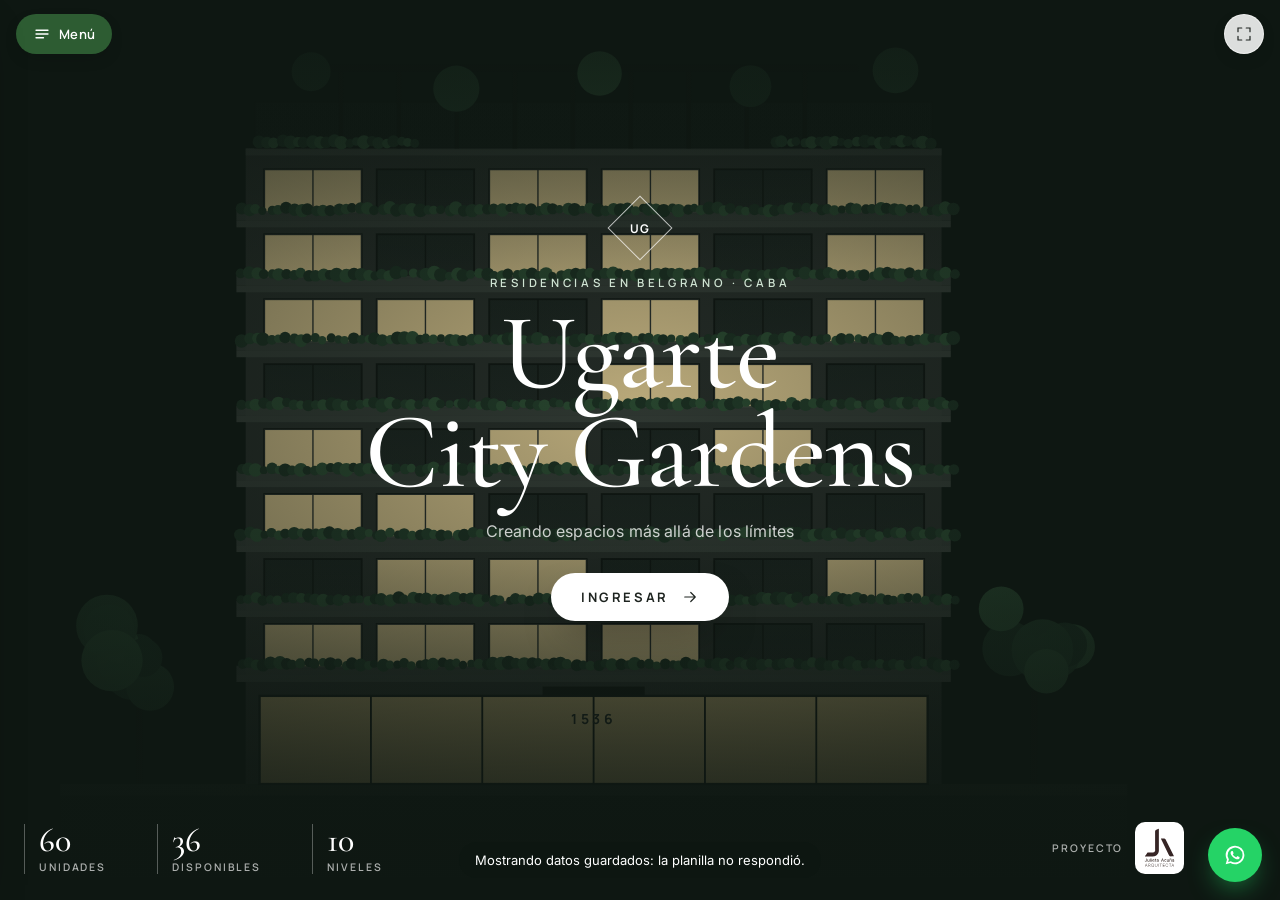
==== commit b61f8c2e: "Rehacer la maqueta sobre la estructura del index original Vuelve al recorrido inmersivo del index: I" ====
--- a/index.html
+++ b/index.html
@@ -4,185 +4,196 @@
 <meta charset="UTF-8">
 <meta name="viewport" content="width=device-width, initial-scale=1, viewport-fit=cover">
 <title>Ugarte City Gardens — Showroom Virtual</title>
-<meta name="description" content="Showroom virtual de Ugarte City Gardens, Manuel Ugarte 1536, Belgrano. Recorrido 360°, plantas por piso y disponibilidad de cada unidad.">
-<meta name="theme-color" content="#2D5C32">
+<meta name="description" content="Showroom virtual de Ugarte City Gardens, Manuel Ugarte 1536, Belgrano. Masterplan, unidades piso por piso, recorrido 360° y disponibilidad.">
+<meta name="theme-color" content="#0E1712">
 <link rel="preconnect" href="https://fonts.googleapis.com">
 <link rel="preconnect" href="https://fonts.gstatic.com" crossorigin>
-<link href="https://fonts.googleapis.com/css2?family=Manrope:wght@500;600;700;800&family=Inter:wght@400;500;600&display=swap" rel="stylesheet">
+<link href="https://fonts.googleapis.com/css2?family=Cormorant+Garamond:wght@500;600&family=Manrope:wght@500;600;700;800&family=Inter:wght@400;500;600&display=swap" rel="stylesheet">
 <link rel="stylesheet" href="assets/css/showroom.css">
 </head>
 <body>
 <div id="app">
 
-  <!-- ===================== BARRA SUPERIOR ===================== -->
-  <header class="barra">
+  <!-- ===================== BARRA COMÚN ===================== -->
+  <header class="barra" id="barra">
     <div class="barra-izq">
-      <button class="icono" id="btnQR" aria-label="Compartir con código QR" title="Código QR">
-        <svg viewBox="0 0 24 24" aria-hidden="true"><path d="M3 3h7v7H3zM14 3h7v7h-7zM3 14h7v7H3z" fill="none" stroke="currentColor" stroke-width="1.6"/><path d="M6 6h1v1H6zM17 6h1v1h-1zM6 17h1v1H6zM14 14h3v3h-3zM18 18h3v3h-3zM18 14h3M14 18v3" fill="none" stroke="currentColor" stroke-width="1.6"/></svg>
-      </button>
-      <button class="icono" id="btnMenu" aria-label="Abrir menú" aria-expanded="false" aria-controls="menu" title="Menú">
-        <svg viewBox="0 0 24 24" aria-hidden="true"><path d="M4 7h16M4 12h16M4 17h16" stroke="currentColor" stroke-width="1.8" stroke-linecap="round"/></svg>
-      </button>
-      <a class="marca" href="#inicio" aria-label="Ugarte City Gardens, inicio">
-        <span class="marca-a">UGARTE</span><span class="marca-b">CITY GARDENS</span>
+      <button class="pill" id="btnMenu" aria-label="Abrir menú" aria-expanded="false" aria-controls="menu">
+        <svg viewBox="0 0 24 24" aria-hidden="true"><path d="M4 7h16M4 12h16M4 17h10" stroke="currentColor" stroke-width="1.7" stroke-linecap="round"/></svg>
+        <span>Menú</span>
+      </button>
+      <button class="redondo" id="btnQR" aria-label="Código QR para compartir" aria-expanded="false" aria-controls="qrPop">
+        <svg viewBox="0 0 24 24" aria-hidden="true"><path d="M4 4h6v6H4zM14 4h6v6h-6zM4 14h6v6H4z" fill="none" stroke="currentColor" stroke-width="1.5"/><path d="M14 14h2.5v2.5H14zM17.5 17.5H20V20h-2.5zM17.5 14H20M14 17.5V20" fill="none" stroke="currentColor" stroke-width="1.5"/></svg>
+      </button>
+      <button class="redondo" id="btnVolver" aria-label="Volver" hidden>
+        <svg viewBox="0 0 24 24" aria-hidden="true"><path d="M10 6l-6 6 6 6M4 12h16" fill="none" stroke="currentColor" stroke-width="1.7" stroke-linecap="round" stroke-linejoin="round"/></svg>
+      </button>
+      <button class="pill claro" id="btnFicha" hidden>
+        <svg viewBox="0 0 24 24" aria-hidden="true"><circle cx="12" cy="12" r="8.5" fill="none" stroke="currentColor" stroke-width="1.5"/><path d="M12 11v5M12 8h.01" stroke="currentColor" stroke-width="1.8" stroke-linecap="round"/></svg>
+        <span>Ficha técnica</span>
+      </button>
+    </div>
+
+    <div class="barra-centro">
+      <div class="segmento" id="diaNoche" role="group" aria-label="Ver de día o de noche" hidden>
+        <button data-modo="dia" aria-pressed="true">Día</button>
+        <button data-modo="noche" aria-pressed="false">Noche</button>
+      </div>
+      <button class="pill claro" id="btnVolverPisos" hidden>Volver a pisos</button>
+    </div>
+
+    <div class="barra-der">
+      <button class="redondo" id="btnPantalla" aria-label="Pantalla completa">
+        <svg viewBox="0 0 24 24" aria-hidden="true"><path d="M4 9V4h5M20 9V4h-5M4 15v5h5M20 15v5h-5" fill="none" stroke="currentColor" stroke-width="1.6" stroke-linecap="round"/></svg>
+      </button>
+    </div>
+  </header>
+
+  <!-- QR -->
+  <div class="qr-pop" id="qrPop" role="dialog" aria-label="Compartir con código QR" hidden>
+    <div class="qr-caja" id="qrCaja"></div>
+    <p class="qr-txt">Escaneá para abrir el showroom</p>
+    <p class="qr-url" id="qrUrl"></p>
+    <div class="qr-acc">
+      <button class="pill claro" id="qrCopiar">Copiar link</button>
+      <button class="pill" id="qrCompartir" hidden>Compartir</button>
+    </div>
+  </div>
+
+  <!-- Marca (en las vistas inmersivas) -->
+  <div class="marca" id="marca" hidden>
+    <div class="marca-logo"><span>UGARTE</span> <em>CITY GARDENS</em></div>
+    <div class="marca-tag" id="marcaTag"></div>
+  </div>
+
+  <main>
+  <!-- ===================== INICIO ===================== -->
+  <section class="vista inmersiva" id="vista-inicio" aria-label="Inicio">
+    <div class="fondo" id="inicioFondo"></div>
+    <div class="velo-inicio"></div>
+    <div class="inicio">
+      <div class="rombo" aria-hidden="true"><span>UG</span></div>
+      <p class="inicio-sobre">Residencias en Belgrano · CABA</p>
+      <h1>Ugarte<br>City Gardens</h1>
+      <p class="inicio-lema" id="inicioLema">Creando espacios más allá de los límites</p>
+      <a class="ingresar" href="#masterplan">Ingresar
+        <svg viewBox="0 0 24 24" aria-hidden="true"><path d="M5 12h14M13 6l6 6-6 6" fill="none" stroke="currentColor" stroke-width="1.6" stroke-linecap="round" stroke-linejoin="round"/></svg>
       </a>
     </div>
-
-    <nav class="vistas" aria-label="Secciones principales">
-      <a href="#inicio" data-vista="inicio">Inicio</a>
-      <a href="#plantas" data-vista="plantas">Plantas</a>
-      <a href="#recorrido" data-vista="recorrido">Recorrido 360°</a>
-    </nav>
-
-    <div class="barra-der">
-      <div class="diaNoche" role="group" aria-label="Modo día o noche">
-        <button data-modo="dia" aria-pressed="true" title="Día">
-          <svg viewBox="0 0 24 24" aria-hidden="true"><circle cx="12" cy="12" r="4" fill="none" stroke="currentColor" stroke-width="1.6"/><path d="M12 2v2M12 20v2M2 12h2M20 12h2M4.9 4.9l1.4 1.4M17.7 17.7l1.4 1.4M4.9 19.1l1.4-1.4M17.7 6.3l1.4-1.4" stroke="currentColor" stroke-width="1.6" stroke-linecap="round"/></svg>
-          <span>Día</span>
-        </button>
-        <button data-modo="noche" aria-pressed="false" title="Noche">
-          <svg viewBox="0 0 24 24" aria-hidden="true"><path d="M20 14.5A8 8 0 0 1 9.5 4a8 8 0 1 0 10.5 10.5z" fill="none" stroke="currentColor" stroke-width="1.6" stroke-linejoin="round"/></svg>
-          <span>Noche</span>
-        </button>
+    <div class="inicio-pie">
+      <dl class="inicio-datos" id="inicioDatos"></dl>
+      <div class="inicio-firma">
+        <span>Proyecto</span>
+        <img src="assets/img/logo-julieta-acuna.svg" alt="Julieta Acuña, arquitecta">
       </div>
     </div>
-  </header>
-
-  <!-- ===================== INICIO ===================== -->
-  <main>
-  <section class="vista" id="vista-inicio" aria-label="Inicio">
-    <div class="hero">
-      <div class="hero-render" id="heroRender">
-        <div class="pendiente"><span id="heroPendiente">Render de fachada · día</span></div>
-      </div>
-      <div class="hero-texto">
-        <p class="sobre">Showroom virtual · Belgrano, CABA</p>
-        <h1 id="heroTitulo">Ugarte City Gardens</h1>
-        <p class="lema" id="heroLema">Creando espacios más allá de los límites</p>
-        <div class="hero-datos" id="heroDatos"></div>
-        <div class="hero-acciones">
-          <a class="btn primario" href="#plantas">Ver plantas y unidades</a>
-          <a class="btn secundario" href="#recorrido">Recorrido 360°</a>
+  </section>
+
+  <!-- ===================== MASTERPLAN (EXTERIOR) ===================== -->
+  <section class="vista inmersiva" id="vista-masterplan" aria-label="Masterplan">
+    <div class="escena" id="escenaExterior">
+      <div class="lienzo" id="lienzoExt"><div class="lienzo-mov" id="movExt"><div class="exterior" id="exterior"></div></div></div>
+    </div>
+    <div class="atajos" id="atajos">
+      <a href="#pisos">Ver pisos</a>
+      <a href="#amenities">Amenities</a>
+      <a href="#ubicacion">Ubicación</a>
+    </div>
+    <p class="ayuda" id="ayudaExt">Tocá un piso del edificio para ver sus unidades</p>
+    <div class="zoom" data-lienzo="Ext">
+      <button data-z="+" aria-label="Acercar">+</button>
+      <button data-z="-" aria-label="Alejar">−</button>
+    </div>
+  </section>
+
+  <!-- ===================== PISOS ===================== -->
+  <section class="vista inmersiva" id="vista-pisos" aria-label="Unidades por piso">
+    <div class="escena">
+      <div class="lienzo" id="lienzoPlano" aria-label="Planta del piso. Arrastrá para mover y pellizcá o usá la rueda para hacer zoom.">
+        <div class="lienzo-mov" id="movPlano">
+          <svg id="plano" xmlns="http://www.w3.org/2000/svg" preserveAspectRatio="xMidYMid meet"></svg>
         </div>
       </div>
     </div>
-  </section>
-
-  <!-- ===================== PLANTAS ===================== -->
-  <section class="vista" id="vista-plantas" aria-label="Plantas por piso">
-    <div class="plantas">
-      <div class="escenario" id="escenario">
-        <div class="escenario-top">
-          <div>
-            <p class="sobre" id="pisoSobre">Piso</p>
-            <h2 id="pisoTitulo">—</h2>
-            <p class="pisoDesc" id="pisoDesc" hidden></p>
-          </div>
-          <div class="filtros" id="filtros" role="group" aria-label="Filtrar unidades">
-            <button data-tipo="" aria-pressed="true">Todas</button>
-            <button data-tipo="Monoambiente" aria-pressed="false">Mono</button>
-            <button data-tipo="1 Dormitorio" aria-pressed="false">1 dorm.</button>
-            <button data-tipo="2 Dormitorios" aria-pressed="false">2 dorm.</button>
-            <label class="soloDisp"><input type="checkbox" id="soloDisp"> Solo disponibles</label>
-          </div>
-        </div>
-
-        <div class="lienzo" id="lienzo" aria-label="Planta del piso. Arrastrá para mover, pellizcá o usá la rueda para hacer zoom.">
-          <div class="lienzo-mov" id="lienzoMov">
-            <svg id="plano" xmlns="http://www.w3.org/2000/svg" preserveAspectRatio="xMidYMid meet"></svg>
-          </div>
-        </div>
-
-        <div class="zoom" role="group" aria-label="Zoom de la planta">
-          <button id="zoomMas" aria-label="Acercar">+</button>
-          <button id="zoomMenos" aria-label="Alejar">−</button>
-          <button id="zoomReset" aria-label="Ver planta completa" title="Ver completa">
-            <svg viewBox="0 0 24 24" aria-hidden="true"><path d="M4 9V4h5M20 9V4h-5M4 15v5h5M20 15v5h-5" fill="none" stroke="currentColor" stroke-width="1.8"/></svg>
-          </button>
-        </div>
-
-        <ul class="leyenda" aria-label="Referencias">
-          <li><i class="punto disp"></i>Disponible</li>
-          <li><i class="punto res"></i>Reservado</li>
-          <li><i class="punto vend"></i>Vendido</li>
-        </ul>
-
-        <!-- Vista previa de la unidad -->
-        <aside class="ficha" id="ficha" aria-live="polite" hidden></aside>
-      </div>
-
-      <nav class="riel" id="riel" aria-label="Elegir piso"></nav>
-    </div>
-  </section>
-
-  <!-- ===================== RECORRIDO 360 ===================== -->
-  <section class="vista" id="vista-recorrido" aria-label="Recorrido 360 grados">
-    <div class="recorrido">
-      <div class="recorrido-sel" id="recorridoSel" role="group" aria-label="Elegir recorrido"></div>
-      <div class="recorrido-marco" id="recorridoMarco"></div>
-    </div>
-  </section>
+
+    <nav class="riel" id="riel" aria-label="Elegir piso"></nav>
+
+    <ul class="leyenda" aria-label="Referencias">
+      <li><i class="d"></i>Disponible</li><li><i class="r"></i>Reservada</li><li><i class="v"></i>Vendida</li>
+    </ul>
+
+    <aside class="tarjeta" id="tarjeta" aria-live="polite" hidden></aside>
+
+    <div class="zoom" data-lienzo="Plano">
+      <button data-z="+" aria-label="Acercar">+</button>
+      <button data-z="-" aria-label="Alejar">−</button>
+      <button data-z="0" aria-label="Ver planta completa">
+        <svg viewBox="0 0 24 24" aria-hidden="true"><path d="M4 9V4h5M20 9V4h-5M4 15v5h5M20 15v5h-5" fill="none" stroke="currentColor" stroke-width="1.6"/></svg>
+      </button>
+    </div>
+  </section>
+
+  <!-- ===================== UNIDAD MODELO ===================== -->
+  <section class="vista inmersiva" id="vista-unidad" aria-label="Unidad">
+    <div class="escena" id="unidadPanel"></div>
+    <nav class="paneles" id="paneles" aria-label="Contenido de la unidad">
+      <button data-panel="galeria">Galería</button>
+      <button data-panel="vistas">Vistas</button>
+      <button data-panel="plano">Plano 3D</button>
+      <button data-panel="tour">Tour 360°</button>
+      <button data-panel="terminaciones">Terminaciones</button>
+      <button data-panel="comparador">Comparador</button>
+    </nav>
+  </section>
+
+  <!-- ===================== SECCIONES DEL MENÚ ===================== -->
+  <section class="vista seccion" id="vista-amenities" aria-labelledby="t-amen"></section>
+  <section class="vista seccion" id="vista-obra" aria-labelledby="t-obra"></section>
+  <section class="vista seccion" id="vista-financiacion" aria-labelledby="t-fin"></section>
+  <section class="vista seccion" id="vista-ubicacion" aria-labelledby="t-ubi"></section>
+  <section class="vista seccion" id="vista-contacto" aria-labelledby="t-con"></section>
   </main>
 
-  <!-- ===================== NAVEGACIÓN INFERIOR (CELULAR) ===================== -->
-  <nav class="tabbar" aria-label="Secciones principales">
-    <a href="#inicio" data-vista="inicio"><svg viewBox="0 0 24 24" aria-hidden="true"><path d="M4 11l8-6 8 6v9h-5v-6H9v6H4z" fill="none" stroke="currentColor" stroke-width="1.6" stroke-linejoin="round"/></svg>Inicio</a>
-    <a href="#plantas" data-vista="plantas"><svg viewBox="0 0 24 24" aria-hidden="true"><path d="M4 4h16v16H4zM4 12h9M13 4v16" fill="none" stroke="currentColor" stroke-width="1.6"/></svg>Plantas</a>
-    <a href="#recorrido" data-vista="recorrido"><svg viewBox="0 0 24 24" aria-hidden="true"><circle cx="12" cy="12" r="8" fill="none" stroke="currentColor" stroke-width="1.6"/><ellipse cx="12" cy="12" rx="8" ry="3" fill="none" stroke="currentColor" stroke-width="1.6"/></svg>360°</a>
-  </nav>
-
-  <!-- ===================== MENÚ HAMBURGUESA ===================== -->
+  <!-- ===================== MENÚ ===================== -->
   <div class="velo" id="velo" hidden></div>
-  <aside class="menu" id="menu" aria-label="Menú" aria-hidden="true">
+  <aside class="menu" id="menu" aria-label="Menú" aria-hidden="true" inert>
     <div class="menu-cab">
-      <span class="marca"><span class="marca-a">UGARTE</span><span class="marca-b">CITY GARDENS</span></span>
-      <button class="icono" id="cerrarMenu" aria-label="Cerrar menú">
-        <svg viewBox="0 0 24 24" aria-hidden="true"><path d="M6 6l12 12M18 6L6 18" stroke="currentColor" stroke-width="1.8" stroke-linecap="round"/></svg>
-      </button>
-    </div>
-    <nav class="menu-lista">
-      <button data-seccion="proyecto">El proyecto</button>
-      <button data-seccion="financiacion">Financiación</button>
-      <button data-seccion="renders">Renders</button>
-      <button data-seccion="etapas">Etapas de obra</button>
-      <button data-seccion="superficies">Superficies</button>
-      <button data-seccion="ubicacion">Ubicación</button>
-      <button data-seccion="profesional">Profesional y contacto</button>
-      <button data-seccion="identidad">Paleta y tipografía</button>
+      <div class="marca-logo oscuro"><span>UGARTE</span> <em>CITY GARDENS</em></div>
+      <button class="redondo suave" id="cerrarMenu" aria-label="Cerrar menú">
+        <svg viewBox="0 0 24 24" aria-hidden="true"><path d="M6 6l12 12M18 6L6 18" stroke="currentColor" stroke-width="1.7" stroke-linecap="round"/></svg>
+      </button>
+    </div>
+    <p class="menu-dir" id="menuDir">Manuel Ugarte 1536 · Belgrano, CABA</p>
+    <nav class="menu-lista" id="menuLista">
+      <a href="#inicio">Inicio</a>
+      <a href="#masterplan">Masterplan</a>
+      <a href="#pisos">Unidades / Pisos</a>
+      <a href="#unidad">Unidad modelo</a>
+      <a href="#amenities">Amenities</a>
+      <a href="#obra">Avances de obra</a>
+      <a href="#financiacion">Financiación</a>
+      <a href="#ubicacion">Ubicación</a>
+      <a href="#contacto">Contacto</a>
     </nav>
-    <div class="menu-pie" id="menuPie"></div>
+    <div class="menu-pie">
+      <div class="menu-redes" id="menuRedes"></div>
+      <div class="menu-firma"><span>Proyecto a cargo de</span><img src="assets/img/logo-julieta-acuna.svg" alt="Julieta Acuña, arquitecta"></div>
+    </div>
   </aside>
 
-  <!-- ===================== PANEL DE SECCIÓN ===================== -->
-  <dialog class="panel" id="panel" aria-labelledby="panelTitulo">
-    <div class="panel-cab">
-      <h2 id="panelTitulo">—</h2>
-      <button class="icono" data-cerrar aria-label="Cerrar">
-        <svg viewBox="0 0 24 24" aria-hidden="true"><path d="M6 6l12 12M18 6L6 18" stroke="currentColor" stroke-width="1.8" stroke-linecap="round"/></svg>
-      </button>
-    </div>
-    <div class="panel-cuerpo" id="panelCuerpo"></div>
+  <!-- ===================== FICHA TÉCNICA ===================== -->
+  <dialog class="ficha" id="ficha" aria-labelledby="fichaTitulo">
+    <div class="ficha-cab">
+      <div><p class="sobre">Ficha técnica</p><h2 id="fichaTitulo">Unidad —</h2></div>
+      <button class="redondo suave" data-cerrar aria-label="Cerrar">
+        <svg viewBox="0 0 24 24" aria-hidden="true"><path d="M6 6l12 12M18 6L6 18" stroke="currentColor" stroke-width="1.7" stroke-linecap="round"/></svg>
+      </button>
+    </div>
+    <div class="ficha-cuerpo" id="fichaCuerpo"></div>
   </dialog>
 
-  <!-- ===================== QR ===================== -->
-  <dialog class="panel qr" id="panelQR" aria-labelledby="qrTitulo">
-    <div class="panel-cab">
-      <h2 id="qrTitulo">Compartí el showroom</h2>
-      <button class="icono" data-cerrar aria-label="Cerrar">
-        <svg viewBox="0 0 24 24" aria-hidden="true"><path d="M6 6l12 12M18 6L6 18" stroke="currentColor" stroke-width="1.8" stroke-linecap="round"/></svg>
-      </button>
-    </div>
-    <div class="panel-cuerpo">
-      <div class="qr-caja" id="qrCaja"></div>
-      <p class="qr-url" id="qrUrl"></p>
-      <div class="qr-acciones">
-        <button class="btn secundario" id="qrCopiar">Copiar link</button>
-        <button class="btn secundario" id="qrPNG">Descargar PNG</button>
-        <button class="btn secundario" id="qrSVG">Descargar SVG</button>
-        <button class="btn primario" id="qrCompartir" hidden>Compartir</button>
-      </div>
-    </div>
-  </dialog>
+  <a class="wa-flotante" id="waFlotante" target="_blank" rel="noopener" aria-label="Escribir por WhatsApp" hidden>
+    <svg viewBox="0 0 24 24" aria-hidden="true"><path fill="currentColor" d="M17.6 6.32A7.85 7.85 0 0 0 12.05 4C7.62 4 4 7.6 4 12a7.9 7.9 0 0 0 1.1 4.02L4 20l4.1-1.07A8 8 0 0 0 12.05 20c4.4 0 8-3.6 8-8a7.87 7.87 0 0 0-2.45-5.68zM12.05 18.4a6.4 6.4 0 0 1-3.27-.9l-.23-.14-2.44.64.65-2.37-.15-.24A6.4 6.4 0 1 1 18.5 12a6.44 6.44 0 0 1-6.45 6.4zm3.5-4.8c-.19-.1-1.13-.56-1.3-.62-.18-.07-.3-.1-.43.1-.13.19-.5.62-.6.75-.12.13-.23.14-.42.05-.19-.1-.81-.3-1.54-.95-.57-.5-.95-1.13-1.06-1.32-.11-.19-.01-.3.08-.39.09-.08.19-.22.29-.33.1-.11.13-.19.19-.32.06-.13.03-.24-.01-.33-.05-.1-.43-1.03-.59-1.41-.15-.37-.31-.32-.43-.33h-.36a.7.7 0 0 0-.5.24c-.18.19-.67.65-.67 1.6 0 .94.69 1.85.78 1.98.1.13 1.35 2.06 3.27 2.89.46.2.81.31 1.09.4.46.15.88.13 1.21.08.37-.06 1.13-.46 1.29-.91.16-.45.16-.83.11-.91-.05-.08-.17-.13-.36-.22z"/></svg>
+  </a>
 
   <div class="aviso" id="aviso" role="status" hidden></div>
 </div>
--- a/assets/css/showroom.css
+++ b/assets/css/showroom.css
@@ -1,336 +1,431 @@
 /* =========================================================
    SHOWROOM VIRTUAL — Ugarte City Gardens
-   Paleta: verde bosque del proyecto + verde del index como
-   acento de "Disponible". Modo noche = tema oscuro.
+   Experiencia inmersiva a pantalla completa (como el index
+   original): Inicio → Masterplan → Pisos → Unidad.
+   Paleta: verde bosque del proyecto, verde de "Disponible",
+   ocre, terracota, crema y tinta. Día / noche cambia la escena.
    ========================================================= */
 :root{
-  --verde:#2D5C32;        /* marca */
-  --verde-2:#24492A;
-  --acento:#2FA360;       /* disponible */
-  --ocre:#C9A24A;         /* reservado */
-  --vendido:#B5483C;
-  --fondo:#F6F4EE;
-  --superficie:#FFFFFF;
-  --superficie-2:#EFEDE6;
+  --bosque:#2D5C32;
+  --bosque-2:#234828;
+  --profundo:#0E1712;          /* fondo de las vistas inmersivas */
+  --disp:#2FA360;
+  --res:#C9A24A;
+  --vend:#B5483C;
+  --crema:#F6F4EE;
+  --papel:#FBFAF6;
   --tinta:#1E2420;
-  --tinta-2:#5A625C;
-  --linea:#E3E1D9;
-  --plano-fondo:#FBFAF7;
-  --plano-muro:#2B312C;
-  --plano-zona:#F2F0E9;
-  --sombra:0 12px 32px -14px rgba(30,36,32,.28);
-  --radio:14px;
-  --barra:64px;
-  --tab:0px;
-  --display:"Manrope",system-ui,sans-serif;
+  --tinta-2:#5E665F;
+  --linea:#E2DFD6;
+  --vidrio:rgba(255,255,255,.86);
+  --vidrio-borde:rgba(255,255,255,.55);
+  --vidrio-tinta:#1E2420;
+  --escena-a:#E6ECE3;          /* cielo de día */
+  --escena-b:#F4F2EA;
+  --sombra:0 18px 44px -18px rgba(8,14,10,.45);
+  --sombra-s:0 6px 18px -8px rgba(8,14,10,.35);
+  --titulo:"Cormorant Garamond","Times New Roman",serif;
+  --ui:"Manrope",system-ui,sans-serif;
   --texto:"Inter",system-ui,-apple-system,"Segoe UI",Roboto,sans-serif;
+  --r:16px;
   color-scheme:light;
 }
-[data-modo="noche"]{
-  --verde:#8CC29A;
-  --verde-2:#A7D3B2;
-  --acento:#45C07A;
-  --ocre:#D8B35E;
-  --vendido:#D9695D;
-  --fondo:#101411;
-  --superficie:#181D19;
-  --superficie-2:#20261F;
-  --tinta:#ECEFEA;
-  --tinta-2:#A3ABA4;
-  --linea:#2C332D;
-  --plano-fondo:#141915;
-  --plano-muro:#C9D0C8;
-  --plano-zona:#1D231E;
-  --sombra:0 14px 36px -12px rgba(0,0,0,.6);
-  color-scheme:dark;
+:root[data-modo="noche"]{
+  --vidrio:rgba(17,26,20,.78);
+  --vidrio-borde:rgba(255,255,255,.12);
+  --vidrio-tinta:#EEF1EC;
+  --escena-a:#0A110D;
+  --escena-b:#16211A;
 }
 
 *{box-sizing:border-box}
 html,body{margin:0;height:100%}
-body{font-family:var(--texto);background:var(--fondo);color:var(--tinta);-webkit-font-smoothing:antialiased;overflow:hidden;transition:background .3s,color .3s}
+body{font-family:var(--texto);background:var(--profundo);color:var(--tinta);-webkit-font-smoothing:antialiased;overflow:hidden}
 button{font:inherit;color:inherit;cursor:pointer}
 a{color:inherit}
-:focus-visible{outline:2px solid var(--acento);outline-offset:2px}
+:focus-visible{outline:2px solid var(--disp);outline-offset:3px}
 [hidden]{display:none !important}
 svg{display:block}
-
-#app{position:fixed;inset:0;display:flex;flex-direction:column}
-main{flex:1;position:relative;min-height:0}
-
-/* ---------- Barra superior ---------- */
-.barra{height:var(--barra);display:flex;align-items:center;justify-content:space-between;gap:12px;padding:0 16px;background:var(--superficie);border-bottom:1px solid var(--linea);position:relative;z-index:20}
-.barra-izq,.barra-der{display:flex;align-items:center;gap:6px;min-width:0}
-.icono{width:40px;height:40px;border-radius:10px;border:1px solid var(--linea);background:transparent;display:grid;place-items:center;flex:none}
-.icono svg{width:20px;height:20px}
-.icono:hover{background:var(--superficie-2)}
-.marca{display:flex;flex-direction:column;line-height:1;text-decoration:none;margin-left:6px;font-family:var(--display)}
-.marca-a{font-weight:800;letter-spacing:.18em;font-size:15px}
-.marca-b{font-weight:600;letter-spacing:.24em;font-size:9.5px;color:var(--verde);margin-top:4px}
-.vistas{display:flex;gap:4px;background:var(--superficie-2);padding:4px;border-radius:999px}
-.vistas a{text-decoration:none;font-size:14px;font-weight:500;padding:7px 16px;border-radius:999px;color:var(--tinta-2)}
-.vistas a[aria-current="page"]{background:var(--superficie);color:var(--tinta);box-shadow:0 1px 3px rgba(0,0,0,.08)}
-.diaNoche{display:flex;background:var(--superficie-2);border-radius:999px;padding:4px}
-.diaNoche button{display:flex;align-items:center;gap:6px;border:0;background:transparent;padding:6px 12px;border-radius:999px;font-size:13px;color:var(--tinta-2)}
-.diaNoche button svg{width:16px;height:16px}
-.diaNoche button[aria-pressed="true"]{background:var(--superficie);color:var(--tinta);box-shadow:0 1px 3px rgba(0,0,0,.08)}
-
-/* ---------- Vistas ---------- */
-.vista{position:absolute;inset:0;display:none;overflow:auto}
-.vista.activa{display:block}
-.sobre{margin:0;font-size:11.5px;font-weight:600;letter-spacing:.14em;text-transform:uppercase;color:var(--verde)}
-
-/* ---------- Botones ---------- */
-.btn{display:inline-flex;align-items:center;justify-content:center;gap:8px;text-decoration:none;border-radius:999px;padding:12px 20px;font-weight:600;font-size:14px;border:1px solid transparent;white-space:nowrap}
-.btn.primario{background:var(--verde);color:#fff}
-[data-modo="noche"] .btn.primario{color:#0E1410}
-.btn.primario:hover{background:var(--verde-2)}
-.btn.secundario{background:transparent;border-color:var(--linea);color:var(--tinta)}
-.btn.secundario:hover{background:var(--superficie-2)}
-.btn[disabled]{opacity:.45;cursor:not-allowed}
-.btn svg{width:18px;height:18px}
-
-/* ---------- Placeholders de imágenes pendientes ---------- */
-.pendiente{position:absolute;inset:0;display:grid;place-items:center;
-  background:repeating-linear-gradient(135deg,transparent 0 14px,rgba(45,92,50,.05) 14px 28px),var(--superficie-2)}
-.pendiente span{font-size:12.5px;color:var(--tinta-2);border:1px dashed var(--linea);background:var(--superficie);padding:8px 14px;border-radius:999px;letter-spacing:.02em}
-
-/* ---------- Inicio ---------- */
-.hero{min-height:100%;display:grid;grid-template-columns:1.15fr 1fr}
-.hero-render{position:relative;min-height:320px}
-.hero-render img{position:absolute;inset:0;width:100%;height:100%;object-fit:cover}
-.hero-texto{padding:clamp(28px,6vw,80px);display:flex;flex-direction:column;justify-content:center;gap:18px}
-.hero h1{font-family:var(--display);font-weight:700;font-size:clamp(34px,4.6vw,60px);line-height:1.02;letter-spacing:-.02em;margin:0}
-.lema{margin:0;font-size:17px;color:var(--tinta-2);max-width:36ch}
-.hero-datos{display:grid;grid-template-columns:repeat(3,1fr);gap:1px;background:var(--linea);border:1px solid var(--linea);border-radius:var(--radio);overflow:hidden;margin-top:8px}
-.hero-datos div{background:var(--superficie);padding:14px 16px}
-.hero-datos b{display:block;font-family:var(--display);font-size:24px;font-weight:700}
-.hero-datos span{font-size:12px;color:var(--tinta-2)}
-.hero-acciones{display:flex;gap:10px;flex-wrap:wrap;margin-top:6px}
-
-/* ---------- Plantas ---------- */
-.plantas{position:absolute;inset:0;display:flex}
-.escenario{position:relative;flex:1;min-width:0;overflow:hidden;background:var(--plano-fondo)}
-.escenario-top{position:absolute;top:0;left:0;right:0;z-index:5;display:flex;justify-content:space-between;align-items:flex-start;gap:12px;padding:16px 20px;pointer-events:none}
-.escenario-top > *{pointer-events:auto}
-.escenario-top h2{font-family:var(--display);font-size:26px;margin:2px 0 0;font-weight:700;letter-spacing:-.01em}
-.pisoDesc{margin:6px 0 0;max-width:46ch;font-size:13.5px;line-height:1.5;color:var(--tinta-2)}
-.filtros{display:flex;gap:6px;flex-wrap:wrap;justify-content:flex-end;align-items:center}
-.filtros button{border:1px solid var(--linea);background:var(--superficie);border-radius:999px;padding:6px 12px;font-size:13px;color:var(--tinta-2)}
-.filtros button[aria-pressed="true"]{background:var(--tinta);color:var(--fondo);border-color:var(--tinta)}
-.soloDisp{display:flex;align-items:center;gap:6px;font-size:13px;color:var(--tinta-2);background:var(--superficie);border:1px solid var(--linea);border-radius:999px;padding:5px 12px;cursor:pointer}
-.soloDisp input{accent-color:var(--acento);margin:0}
-
+#app{position:fixed;inset:0}
+main{position:absolute;inset:0}
+.sobre{margin:0;font:600 11px var(--ui);letter-spacing:.18em;text-transform:uppercase;color:var(--bosque)}
+
+/* =========================================================
+   CONTROLES FLOTANTES (vidrio)
+   ========================================================= */
+.barra{position:absolute;z-index:30;top:0;left:0;right:0;display:flex;align-items:center;justify-content:space-between;gap:10px;
+  padding:calc(14px + env(safe-area-inset-top,0px)) max(16px,env(safe-area-inset-right,0px)) 0 max(16px,env(safe-area-inset-left,0px));pointer-events:none}
+.barra > *{pointer-events:auto}
+.barra-izq,.barra-der{display:flex;gap:8px;align-items:center;flex:1}
+.barra-der{justify-content:flex-end}
+.barra-centro{display:flex;justify-content:center}
+.pill,.redondo{display:inline-flex;align-items:center;justify-content:center;gap:8px;border:1px solid var(--vidrio-borde);
+  background:var(--vidrio);color:var(--vidrio-tinta);backdrop-filter:blur(14px) saturate(1.2);-webkit-backdrop-filter:blur(14px) saturate(1.2);
+  box-shadow:var(--sombra-s);transition:transform .18s,background .18s}
+.pill{height:40px;padding:0 16px;border-radius:999px;font:600 13px var(--ui);letter-spacing:.02em;text-decoration:none;white-space:nowrap}
+.redondo{width:40px;height:40px;border-radius:50%;flex:none}
+.pill svg,.redondo svg{width:18px;height:18px}
+.pill:hover,.redondo:hover{transform:translateY(-1px)}
+.pill.oscuro,#btnMenu{background:var(--bosque);color:#fff;border-color:transparent}
+#btnMenu:hover{background:var(--bosque-2)}
+.redondo.suave{background:transparent;box-shadow:none;border-color:var(--linea);backdrop-filter:none;color:var(--tinta)}
+.segmento{display:flex;padding:4px;border-radius:999px;background:var(--vidrio);border:1px solid var(--vidrio-borde);
+  backdrop-filter:blur(14px);-webkit-backdrop-filter:blur(14px);box-shadow:var(--sombra-s)}
+.segmento button{border:0;background:transparent;border-radius:999px;padding:7px 18px;font:600 13px var(--ui);color:var(--vidrio-tinta);opacity:.75}
+.segmento button[aria-pressed="true"]{background:var(--bosque);color:#fff;opacity:1}
+
+.marca{position:absolute;z-index:20;top:calc(66px + env(safe-area-inset-top,0px));left:max(16px,env(safe-area-inset-left,0px));display:flex;flex-direction:column;gap:6px;align-items:flex-start;pointer-events:none}
+.marca-logo{font:800 13px var(--ui);letter-spacing:.22em;color:var(--vidrio-tinta);background:var(--vidrio);border:1px solid var(--vidrio-borde);
+  backdrop-filter:blur(14px);-webkit-backdrop-filter:blur(14px);padding:9px 14px;border-radius:10px;box-shadow:var(--sombra-s)}
+.marca-logo em{font-style:normal;font-weight:600;color:var(--disp)}
+.marca-logo.oscuro{background:none;border:0;box-shadow:none;padding:0;color:var(--tinta);backdrop-filter:none}
+.marca-logo.oscuro em{color:var(--bosque)}
+.marca-tag{font:600 12px var(--ui);color:#fff;background:var(--bosque);padding:5px 11px;border-radius:999px;letter-spacing:.04em}
+.marca-tag:empty{display:none}
+
+.zoom{position:absolute;z-index:20;left:max(16px,env(safe-area-inset-left,0px));bottom:calc(20px + env(safe-area-inset-bottom,0px));display:flex;flex-direction:column;gap:8px}
+.zoom button{width:40px;height:40px;border-radius:50%;border:1px solid var(--vidrio-borde);background:var(--vidrio);color:var(--vidrio-tinta);
+  backdrop-filter:blur(14px);-webkit-backdrop-filter:blur(14px);box-shadow:var(--sombra-s);font-size:20px;line-height:1;display:grid;place-items:center}
+.zoom button svg{width:17px;height:17px}
+
+.wa-flotante{position:fixed;z-index:35;right:max(18px,env(safe-area-inset-right,0px));bottom:calc(18px + env(safe-area-inset-bottom,0px));width:54px;height:54px;border-radius:50%;
+  background:#25D366;color:#fff;display:grid;place-items:center;box-shadow:0 12px 28px -10px rgba(37,211,102,.7);transition:transform .2s}
+.wa-flotante svg{width:28px;height:28px}
+.wa-flotante:hover{transform:scale(1.06)}
+
+/* QR */
+.qr-pop{position:absolute;z-index:40;top:calc(64px + env(safe-area-inset-top,0px));left:max(16px,env(safe-area-inset-left,0px));width:248px;padding:16px;border-radius:18px;
+  background:#fff;color:var(--tinta);box-shadow:var(--sombra);text-align:center;animation:aparece .18s ease}
+.qr-caja{padding:6px}
+.qr-caja svg{width:100%;height:auto}
+.qr-txt{margin:6px 0 2px;font:600 13px var(--ui)}
+.qr-url{margin:0 0 12px;font-size:11.5px;color:var(--tinta-2);word-break:break-all}
+.qr-acc{display:flex;gap:8px;justify-content:center}
+.qr-acc .pill{height:36px;font-size:12.5px;box-shadow:none;border-color:var(--linea);background:#fff;color:var(--tinta)}
+.qr-acc .pill:not(.claro){background:var(--bosque);color:#fff;border-color:transparent}
+@keyframes aparece{from{opacity:0;transform:translateY(-6px)}}
+
+.aviso{position:fixed;z-index:60;left:50%;transform:translateX(-50%);bottom:calc(22px + env(safe-area-inset-bottom,0px));max-width:calc(100vw - 120px);
+  background:rgba(14,23,18,.92);color:#fff;font-size:13px;padding:10px 16px;border-radius:999px;box-shadow:var(--sombra);text-align:center}
+
+/* =========================================================
+   VISTAS
+   ========================================================= */
+.vista{position:absolute;inset:0;display:none}
+.vista.activa{display:block;animation:entra .35s ease}
+@keyframes entra{from{opacity:0}}
+.inmersiva{background:radial-gradient(120% 90% at 50% 30%,var(--escena-b),var(--escena-a));transition:background .5s}
+.escena{position:absolute;inset:0;overflow:hidden}
 .lienzo{position:absolute;inset:0;touch-action:none;cursor:grab;overflow:hidden}
 .lienzo.arrastrando{cursor:grabbing}
 .lienzo-mov{position:absolute;inset:0;transform-origin:0 0;will-change:transform}
-#plano{width:100%;height:100%;padding:96px 24px 64px}
-#plano .muro{fill:none;stroke:var(--plano-muro);stroke-width:.55;stroke-linejoin:round}
-#plano .nucleo{fill:var(--superficie-2);stroke:var(--plano-muro);stroke-width:.25}
-#plano .nucleo-txt,#plano .amen-txt{font:600 1.5px var(--texto);fill:var(--tinta-2);text-anchor:middle;letter-spacing:.08px}
-#plano .zona{fill:var(--plano-zona);stroke:var(--plano-muro);stroke-width:.25;transition:fill .15s}
+.pendiente{position:absolute;inset:0;display:grid;place-items:center;text-align:center;padding:24px}
+.pendiente span{font:500 12.5px var(--ui);letter-spacing:.06em;color:var(--vidrio-tinta);background:var(--vidrio);border:1px solid var(--vidrio-borde);padding:9px 16px;border-radius:999px;backdrop-filter:blur(10px)}
+
+/* ---------- Inicio ---------- */
+#vista-inicio{background:var(--profundo)}
+#vista-inicio .fondo{position:absolute;inset:0;background-size:cover;background-position:center}
+#vista-inicio .fondo svg{position:absolute;inset:0;width:100%;height:100%}
+.velo-inicio{position:absolute;inset:0;background:
+  radial-gradient(70% 60% at 50% 45%,rgba(14,23,18,.25),rgba(14,23,18,.82) 100%),
+  linear-gradient(180deg,rgba(14,23,18,.55),rgba(14,23,18,0) 30%,rgba(14,23,18,0) 60%,rgba(14,23,18,.9))}
+.inicio{position:absolute;inset:0;display:flex;flex-direction:column;align-items:center;justify-content:center;text-align:center;color:#fff;padding:96px 20px 170px;gap:14px}
+.rombo{width:46px;height:46px;border:1px solid rgba(255,255,255,.7);transform:rotate(45deg);display:grid;place-items:center;margin-bottom:10px}
+.rombo span{transform:rotate(-45deg);font:700 12px var(--ui);letter-spacing:.12em}
+.inicio-sobre{margin:0;font:600 11.5px var(--ui);letter-spacing:.32em;text-transform:uppercase;color:#CFE3D2}
+.inicio h1{margin:0;font:500 clamp(48px,8.4vw,116px)/.92 var(--titulo);letter-spacing:-.01em;text-wrap:balance}
+.inicio-lema{margin:6px 0 18px;font-size:16px;color:rgba(255,255,255,.78);letter-spacing:.01em}
+.ingresar{display:inline-flex;align-items:center;gap:12px;padding:15px 30px;border-radius:999px;background:#fff;color:var(--tinta);text-decoration:none;
+  font:700 13px var(--ui);letter-spacing:.2em;text-transform:uppercase;box-shadow:0 18px 40px -16px rgba(0,0,0,.6);transition:gap .2s,transform .2s}
+.ingresar svg{width:18px;height:18px}
+.ingresar:hover{gap:18px;transform:translateY(-2px)}
+.inicio-pie{position:absolute;left:0;right:0;bottom:0;display:flex;align-items:flex-end;justify-content:space-between;gap:20px;
+  padding:0 max(24px,env(safe-area-inset-right,0px)) calc(26px + env(safe-area-inset-bottom,0px)) max(24px,env(safe-area-inset-left,0px));color:#fff}
+.inicio-datos{display:flex;gap:clamp(20px,4vw,56px);margin:0}
+.inicio-datos div{display:flex;flex-direction:column;gap:2px;border-left:1px solid rgba(255,255,255,.3);padding-left:14px}
+.inicio-datos dd{margin:0;font:500 34px/1 var(--titulo)}
+.inicio-datos dt{font:600 10.5px var(--ui);letter-spacing:.18em;text-transform:uppercase;color:rgba(255,255,255,.66);order:2}
+.inicio-firma{display:flex;align-items:center;gap:12px;margin-right:72px}
+.inicio-firma span{font:600 10.5px var(--ui);letter-spacing:.18em;text-transform:uppercase;color:rgba(255,255,255,.66)}
+.inicio-firma img{height:52px;width:auto;background:#fff;border-radius:10px;padding:6px 9px}
+
+/* ---------- Masterplan ---------- */
+.exterior{position:absolute;inset:0;display:grid;place-items:center;padding:110px 20px 40px}
+.exterior > img{position:absolute;inset:0;width:100%;height:100%;object-fit:cover}
+.exterior svg.edificio{height:100%;max-height:820px;width:auto;max-width:100%;overflow:visible}
+.edificio .nivel{cursor:pointer}
+.edificio .nivel .banda{fill:transparent;transition:fill .2s}
+.edificio .nivel:hover .banda,.edificio .nivel:focus-visible .banda{fill:rgba(47,163,96,.22)}
+.edificio .nivel .etq{opacity:0;transition:opacity .2s}
+.edificio .nivel:hover .etq,.edificio .nivel:focus-visible .etq{opacity:1}
+.edificio .nivel{outline:none}
+.atajos{position:absolute;z-index:20;right:max(16px,env(safe-area-inset-right,0px));top:calc(78px + env(safe-area-inset-top,0px));display:flex;flex-direction:column;gap:8px;width:164px}
+.atajos a{display:flex;align-items:center;justify-content:space-between;text-decoration:none;font:600 13px var(--ui);padding:11px 14px;border-radius:12px;
+  background:var(--vidrio);color:var(--vidrio-tinta);border:1px solid var(--vidrio-borde);backdrop-filter:blur(14px);-webkit-backdrop-filter:blur(14px);box-shadow:var(--sombra-s)}
+.atajos a::after{content:"›";font-size:18px;opacity:.6}
+.atajos a:first-child{background:var(--bosque);color:#fff;border-color:transparent}
+.ayuda{position:absolute;z-index:15;left:50%;transform:translateX(-50%);bottom:calc(24px + env(safe-area-inset-bottom,0px));margin:0;font:500 12.5px var(--ui);
+  color:var(--vidrio-tinta);background:var(--vidrio);border:1px solid var(--vidrio-borde);padding:9px 16px;border-radius:999px;backdrop-filter:blur(10px);white-space:nowrap}
+
+/* ---------- Pisos ---------- */
+#vista-pisos{background:radial-gradient(120% 90% at 40% 40%,#F3F1EA,#E3E7DF)}
+:root[data-modo="noche"] #vista-pisos{background:radial-gradient(120% 90% at 40% 40%,#18221B,#0B110D)}
+#plano{width:100%;height:100%;padding:120px 150px 70px 90px}
+#plano .hoja{fill:var(--papel);filter:drop-shadow(0 20px 30px rgba(14,23,18,.16))}
+#plano .muro{fill:none;stroke:#2B312C;stroke-width:.5;stroke-linejoin:round}
+#plano .nucleo{fill:#ECE9E1;stroke:#2B312C;stroke-width:.22}
+#plano .eje{stroke:#B8B3A6;stroke-width:.1;stroke-dasharray:.6 .5}
+#plano .rotulo{font:600 1.25px var(--ui);fill:#7A817B;text-anchor:middle;letter-spacing:.25px}
+#plano .cajetin{font:600 1.05px var(--ui);fill:#7A817B;letter-spacing:.2px}
+#plano .cajetin-t{font:500 2.1px var(--titulo);fill:#1E2420}
+#plano .zona{fill:#F4F2EB;stroke:#2B312C;stroke-width:.22;transition:fill .15s}
 #plano .u{cursor:pointer;outline:none}
-#plano .u .zona{fill-opacity:1}
-#plano .u.Disponible .zona{fill:color-mix(in srgb,var(--acento) 10%,var(--plano-zona))}
-#plano .u.Reservado .zona{fill:color-mix(in srgb,var(--ocre) 12%,var(--plano-zona))}
-#plano .u.Vendido .zona{fill:color-mix(in srgb,var(--vendido) 10%,var(--plano-zona))}
-#plano .u:hover .zona,#plano .u:focus-visible .zona{fill:color-mix(in srgb,var(--acento) 22%,var(--plano-zona))}
-#plano .u.sel .zona{fill:color-mix(in srgb,var(--verde) 26%,var(--plano-zona));stroke:var(--verde);stroke-width:.5}
-#plano .u .pin{stroke:var(--superficie);stroke-width:.35}
-#plano .u.Disponible .pin{fill:var(--acento)}
-#plano .u.Reservado .pin{fill:var(--ocre)}
-#plano .u.Vendido .pin{fill:var(--vendido)}
-#plano .u .cod{font:700 1.45px var(--display);fill:var(--tinta);text-anchor:middle}
-#plano .u .tip{font:500 1.05px var(--texto);fill:var(--tinta-2);text-anchor:middle}
-#plano .u.atenuada{opacity:.22}
-#plano .u.atenuada .pin{fill:var(--tinta-2)}
-#plano .amen-pin{fill:var(--verde);stroke:var(--superficie);stroke-width:.35}
-#plano.con-imagen .zona,#plano.con-imagen .muro,#plano.con-imagen .nucleo,#plano.con-imagen .nucleo-txt,#plano.con-imagen .tip{display:none}
-#plano.con-imagen .u .cod{paint-order:stroke;stroke:var(--superficie);stroke-width:.5}
-
-.zoom{position:absolute;right:16px;bottom:16px;z-index:5;display:flex;flex-direction:column;background:var(--superficie);border:1px solid var(--linea);border-radius:12px;overflow:hidden;box-shadow:var(--sombra)}
-.zoom button{width:40px;height:40px;border:0;background:transparent;font-size:20px;line-height:1;display:grid;place-items:center}
-.zoom button + button{border-top:1px solid var(--linea)}
-.zoom button svg{width:18px;height:18px}
-.zoom button:hover{background:var(--superficie-2)}
-.leyenda{position:absolute;left:20px;bottom:18px;z-index:4;display:flex;gap:14px;margin:0;padding:8px 14px;list-style:none;font-size:12px;color:var(--tinta-2);background:var(--superficie);border:1px solid var(--linea);border-radius:999px}
+#plano .u:hover .zona,#plano .u:focus-visible .zona{fill:#E6EFE3}
+#plano .u.sel .zona{fill:#DCEAD9;stroke:var(--bosque);stroke-width:.45}
+#plano .chip{fill:#fff;stroke:rgba(30,36,32,.12);stroke-width:.1;filter:drop-shadow(0 .3px .5px rgba(0,0,0,.18))}
+#plano .u.sel .chip{fill:var(--bosque)}
+#plano .u.sel .cod{fill:#fff}
+#plano .pto{stroke:#fff;stroke-width:.18}
+#plano .u.Disponible .pto{fill:var(--disp)}
+#plano .u.Reservado .pto{fill:var(--res)}
+#plano .u.Vendido .pto{fill:var(--vend)}
+#plano .cod{font:700 1.3px var(--ui);fill:#1E2420}
+#plano .amen{fill:var(--bosque);stroke:#fff;stroke-width:.25}
+#plano .amen-t{font:600 1.3px var(--ui);fill:#1E2420;text-anchor:middle}
+#plano.con-imagen .hoja,#plano.con-imagen .zona,#plano.con-imagen .muro,#plano.con-imagen .nucleo,#plano.con-imagen .eje,#plano.con-imagen .rotulo,#plano.con-imagen .cajetin,#plano.con-imagen .cajetin-t{display:none}
+
+.riel{position:absolute;z-index:20;right:max(16px,env(safe-area-inset-right,0px));top:calc(74px + env(safe-area-inset-top,0px));bottom:calc(90px + env(safe-area-inset-bottom,0px));
+  width:84px;display:flex;flex-direction:column;gap:2px;padding:8px;border-radius:20px;background:var(--vidrio);border:1px solid var(--vidrio-borde);
+  backdrop-filter:blur(14px);-webkit-backdrop-filter:blur(14px);box-shadow:var(--sombra-s);overflow-y:auto}
+.riel button{flex:1;min-height:38px;max-height:62px;border:0;background:transparent;border-radius:12px;display:flex;flex-direction:column;align-items:center;justify-content:center;gap:1px;color:var(--vidrio-tinta)}
+.riel button b{font:700 15px var(--ui)}
+.riel button small{font:500 9.5px var(--ui);opacity:.6;letter-spacing:.02em}
+.riel button:hover{background:rgba(45,92,50,.1)}
+.riel button[aria-current="true"]{background:var(--bosque);color:#fff}
+.riel button[aria-current="true"] small{opacity:.85}
+.riel .riel-t{font:600 9.5px var(--ui);text-transform:uppercase;letter-spacing:.14em;opacity:.55;text-align:center;padding:4px 0 6px}
+
+.leyenda{position:absolute;z-index:15;left:72px;bottom:calc(22px + env(safe-area-inset-bottom,0px));display:flex;gap:14px;margin:0;padding:8px 14px;list-style:none;
+  font:500 11.5px var(--ui);color:var(--vidrio-tinta);background:var(--vidrio);border:1px solid var(--vidrio-borde);border-radius:999px;backdrop-filter:blur(10px)}
 .leyenda li{display:flex;align-items:center;gap:6px}
-.punto{width:9px;height:9px;border-radius:50%;display:inline-block}
-.punto.disp{background:var(--acento)}.punto.res{background:var(--ocre)}.punto.vend{background:var(--vendido)}
-
-/* Riel de pisos (panel derecho) */
-.riel{width:96px;flex:none;background:var(--superficie);border-left:1px solid var(--linea);display:flex;flex-direction:column;gap:4px;padding:12px 10px;overflow-y:auto}
-.riel button{border:1px solid transparent;background:transparent;border-radius:10px;padding:8px 4px;display:flex;flex-direction:column;align-items:center;gap:2px;flex:1;min-height:44px;max-height:64px;justify-content:center}
-.riel button b{font-family:var(--display);font-size:16px;font-weight:700}
-.riel button small{font-size:10.5px;color:var(--tinta-2)}
-.riel button:hover{background:var(--superficie-2)}
-.riel button[aria-current="true"]{background:var(--verde);color:#fff}
-.riel button[aria-current="true"] small{color:rgba(255,255,255,.8)}
-[data-modo="noche"] .riel button[aria-current="true"],[data-modo="noche"] .riel button[aria-current="true"] small{color:#0E1410}
-
-/* Ficha de unidad (vista previa) */
-.ficha{position:absolute;z-index:8;left:20px;top:96px;bottom:72px;width:360px;max-width:calc(100% - 40px);background:var(--superficie);border:1px solid var(--linea);border-radius:18px;box-shadow:var(--sombra);overflow-y:auto;animation:entra .22s ease}
-@keyframes entra{from{opacity:0;transform:translateY(8px)}to{opacity:1;transform:none}}
-.ficha-cab{position:sticky;top:0;background:var(--superficie);padding:18px 18px 12px;display:flex;justify-content:space-between;align-items:flex-start;gap:10px;border-bottom:1px solid var(--linea);z-index:1}
-.ficha-cab h3{margin:2px 0 0;font-family:var(--display);font-size:24px;font-weight:700}
-.ficha-cab p{margin:2px 0 0;color:var(--tinta-2);font-size:13.5px}
-.estado{display:inline-flex;align-items:center;gap:6px;font-size:12px;font-weight:600;border-radius:999px;padding:4px 10px}
+.leyenda i{width:8px;height:8px;border-radius:50%}
+.leyenda .d{background:var(--disp)}.leyenda .r{background:var(--res)}.leyenda .v{background:var(--vend)}
+
+/* Tarjeta de unidad (vista previa) */
+.tarjeta{position:absolute;z-index:25;left:max(16px,env(safe-area-inset-left,0px));bottom:calc(76px + env(safe-area-inset-bottom,0px));width:340px;max-height:calc(100% - 170px);overflow-y:auto;
+  background:#fff;color:var(--tinta);border-radius:22px;box-shadow:var(--sombra);animation:sube .25s ease}
+@keyframes sube{from{opacity:0;transform:translateY(12px)}}
+.tarjeta-render{position:relative;aspect-ratio:16/10;background:#E9E6DD;border-radius:22px 22px 0 0;overflow:hidden}
+.tarjeta-render img{width:100%;height:100%;object-fit:cover}
+.tarjeta-render .pendiente span{background:rgba(255,255,255,.85);color:var(--tinta-2);border-color:transparent}
+.tarjeta-render .cerrar{position:absolute;top:10px;right:10px;width:34px;height:34px;border-radius:50%;border:0;background:rgba(255,255,255,.92);display:grid;place-items:center;box-shadow:var(--sombra-s)}
+.tarjeta-render .cerrar svg{width:16px;height:16px}
+.tarjeta-render .miniaturas{position:absolute;left:10px;bottom:10px;display:flex;gap:6px}
+.tarjeta-render .miniaturas button{width:9px;height:9px;padding:0;border-radius:50%;border:0;background:rgba(255,255,255,.55)}
+.tarjeta-render .miniaturas button[aria-pressed="true"]{background:#fff;width:20px;border-radius:5px}
+.tarjeta-cuerpo{padding:18px 20px 20px}
+.tarjeta-cab{display:flex;justify-content:space-between;align-items:flex-start;gap:10px}
+.tarjeta h3{margin:0;font:500 30px/1 var(--titulo)}
+.tarjeta-sub{margin:4px 0 0;font-size:13px;color:var(--tinta-2)}
+.estado{display:inline-flex;align-items:center;gap:6px;font:600 11.5px var(--ui);border-radius:999px;padding:5px 10px;white-space:nowrap}
 .estado::before{content:"";width:7px;height:7px;border-radius:50%;background:currentColor}
-.estado.Disponible{color:var(--acento);background:color-mix(in srgb,var(--acento) 12%,transparent)}
-.estado.Reservado{color:color-mix(in srgb,var(--ocre) 80%,var(--tinta));background:color-mix(in srgb,var(--ocre) 16%,transparent)}
-.estado.Vendido{color:var(--vendido);background:color-mix(in srgb,var(--vendido) 12%,transparent)}
-.ficha-cuerpo{padding:16px 18px 20px;display:flex;flex-direction:column;gap:16px}
-.precio{font-family:var(--display);font-size:26px;font-weight:700;letter-spacing:-.01em}
-.precio small{display:block;font:500 12px var(--texto);color:var(--tinta-2);letter-spacing:0;margin-bottom:2px}
-.specs{display:grid;grid-template-columns:repeat(3,1fr);gap:8px;margin:0}
-.specs div{background:var(--superficie-2);border-radius:10px;padding:10px}
-.specs dt{font-size:11px;color:var(--tinta-2)}
-.specs dd{margin:2px 0 0;font-weight:600;font-size:15px}
-.ambientes h4,.galeria h4{margin:0 0 6px;font-size:12px;font-weight:600;color:var(--tinta-2);text-transform:uppercase;letter-spacing:.1em}
-.ambientes ul{list-style:none;margin:0;padding:0}
-.ambientes li{display:flex;justify-content:space-between;padding:7px 0;border-bottom:1px solid var(--linea);font-size:14px}
-.ambientes li span:last-child{color:var(--tinta-2)}
-.galeria .tiras{display:grid;grid-template-columns:repeat(3,1fr);gap:6px}
-.galeria .tira{position:relative;aspect-ratio:4/3;border-radius:10px;overflow:hidden;border:0;padding:0;background:none}
-.galeria .tira img{width:100%;height:100%;object-fit:cover}
-.galeria .tira .pendiente span{font-size:10.5px;padding:4px 8px}
-.ficha-acciones{display:flex;flex-direction:column;gap:8px}
-.cerrarFicha{flex:none}
-
-/* ---------- Recorrido 360 ---------- */
-.recorrido{position:absolute;inset:0;display:flex;flex-direction:column}
-.recorrido-sel{display:flex;gap:6px;padding:12px 16px;overflow-x:auto;border-bottom:1px solid var(--linea);background:var(--superficie)}
-.recorrido-sel button{border:1px solid var(--linea);background:transparent;border-radius:999px;padding:7px 14px;font-size:13px;white-space:nowrap;color:var(--tinta-2)}
-.recorrido-sel button[aria-pressed="true"]{background:var(--tinta);color:var(--fondo);border-color:var(--tinta)}
-.recorrido-marco{position:relative;flex:1}
-.recorrido-marco iframe{position:absolute;inset:0;width:100%;height:100%;border:0}
-.vacio{position:absolute;inset:0;display:grid;place-items:center;padding:24px;text-align:center}
-.vacio div{max-width:420px}
-.vacio h3{font-family:var(--display);font-size:22px;margin:0 0 8px}
-.vacio p{color:var(--tinta-2);margin:0 0 16px}
-
-/* ---------- Menú ---------- */
-.velo{position:fixed;inset:0;background:rgba(10,14,11,.42);z-index:40;animation:fundido .2s}
-@keyframes fundido{from{opacity:0}}
-.menu{position:fixed;top:0;bottom:0;left:0;width:min(340px,88vw);background:var(--superficie);z-index:41;transform:translateX(-102%);transition:transform .26s ease;display:flex;flex-direction:column;border-right:1px solid var(--linea)}
+.estado.Disponible{color:#1F7A47;background:#E3F3E8}
+.estado.Reservado{color:#8A6A1C;background:#F6EDD6}
+.estado.Vendido{color:#9A3A30;background:#F7E1DE}
+.precio{margin:16px 0 14px;font:500 32px/1 var(--titulo);letter-spacing:-.01em}
+.precio small{display:block;font:600 10.5px var(--ui);letter-spacing:.16em;text-transform:uppercase;color:var(--tinta-2);margin-bottom:6px}
+.solicitar{display:flex;align-items:center;justify-content:center;gap:8px;width:100%;height:46px;border-radius:999px;background:var(--bosque);color:#fff;text-decoration:none;font:700 13px var(--ui);letter-spacing:.04em;border:0}
+.solicitar svg{width:18px;height:18px}
+.solicitar:hover{background:var(--bosque-2)}
+.datos{margin:16px 0 0;display:grid;grid-template-columns:1fr 1fr;border-top:1px solid var(--linea)}
+.datos div{padding:10px 0;border-bottom:1px solid var(--linea)}
+.datos div:nth-child(odd){padding-right:10px;border-right:1px solid var(--linea)}
+.datos div:nth-child(even){padding-left:12px}
+.datos dt{font-size:11.5px;color:var(--tinta-2)}
+.datos dd{margin:2px 0 0;font:600 14.5px var(--ui)}
+.tarjeta-acc{display:grid;grid-template-columns:1fr 1fr;gap:8px;margin-top:14px}
+.tarjeta-acc button{height:42px;border-radius:999px;border:1px solid var(--linea);background:#fff;font:600 13px var(--ui)}
+.tarjeta-acc button.prim{background:var(--tinta);color:#fff;border-color:var(--tinta)}
+
+/* ---------- Unidad modelo ---------- */
+#vista-unidad{background:var(--profundo)}
+.paneles{position:absolute;z-index:20;right:max(16px,env(safe-area-inset-right,0px));top:calc(78px + env(safe-area-inset-top,0px));display:flex;flex-direction:column;gap:6px;width:170px}
+.paneles button{text-align:left;height:42px;padding:0 14px;border-radius:12px;font:600 13px var(--ui);background:var(--vidrio);color:var(--vidrio-tinta);
+  border:1px solid var(--vidrio-borde);backdrop-filter:blur(14px);-webkit-backdrop-filter:blur(14px);box-shadow:var(--sombra-s)}
+.paneles button[aria-pressed="true"]{background:var(--bosque);color:#fff;border-color:transparent}
+.panel-u{position:absolute;inset:0}
+.panel-u iframe{position:absolute;inset:0;width:100%;height:100%;border:0}
+.panel-u > img{position:absolute;inset:0;width:100%;height:100%;object-fit:cover}
+.panel-u.claro{background:radial-gradient(120% 90% at 40% 40%,#F3F1EA,#E3E7DF);display:grid;place-items:center;padding:120px 210px 40px 40px}
+.panel-u .tira{position:absolute;left:50%;transform:translateX(-50%);bottom:calc(24px + env(safe-area-inset-bottom,0px));display:flex;gap:8px}
+.panel-u .tira button{width:84px;height:56px;border-radius:10px;border:2px solid transparent;padding:0;overflow:hidden;background:rgba(255,255,255,.14)}
+.panel-u .tira button[aria-pressed="true"]{border-color:#fff}
+.panel-u .tira img{width:100%;height:100%;object-fit:cover}
+.prox{position:absolute;inset:0;display:grid;place-items:center;text-align:center;color:#fff;padding:120px 24px 60px;
+  background:radial-gradient(80% 70% at 50% 45%,#1B2A20,#0B120E)}
+.prox div{max-width:420px}
+.prox h3{margin:10px 0 8px;font:500 38px/1.05 var(--titulo)}
+.prox p{margin:0;color:rgba(255,255,255,.7);font-size:14.5px;line-height:1.6}
+.prox .sobre{color:#9FD0AE}
+.compara{width:min(760px,100%);background:#fff;border-radius:22px;box-shadow:var(--sombra);padding:24px}
+.compara h3{margin:0 0 16px;font:500 28px var(--titulo)}
+.compara-sel{display:grid;grid-template-columns:1fr 1fr;gap:12px;margin-bottom:6px}
+.compara-sel select{width:100%;height:44px;border-radius:12px;border:1px solid var(--linea);padding:0 12px;font:600 14px var(--ui);background:#fff;color:var(--tinta)}
+.compara table{width:100%;border-collapse:collapse;font-size:14px}
+.compara th{font:600 12px var(--ui);color:var(--tinta-2);text-align:left;padding:10px 0;border-bottom:1px solid var(--linea);width:34%}
+.compara td{padding:10px 0;border-bottom:1px solid var(--linea);font:600 14.5px var(--ui);font-variant-numeric:tabular-nums}
+.terminaciones{display:grid;grid-template-columns:1fr 1fr;gap:16px;width:min(820px,100%)}
+.terminaciones figure{margin:0;background:#fff;border-radius:20px;overflow:hidden;box-shadow:var(--sombra)}
+.terminaciones .foto{position:relative;aspect-ratio:4/3;background:#E9E6DD}
+.terminaciones .foto .pendiente span{background:rgba(255,255,255,.85);color:var(--tinta-2);border-color:transparent}
+.terminaciones figcaption{padding:16px 18px}
+.terminaciones b{display:block;font:500 22px var(--titulo)}
+.terminaciones span{font-size:13.5px;color:var(--tinta-2)}
+
+/* ---------- Secciones del menú ---------- */
+.seccion{background:var(--crema);overflow-y:auto}
+.sec{max-width:980px;margin:0 auto;padding:calc(110px + env(safe-area-inset-top,0px)) max(24px,env(safe-area-inset-right,0px)) 120px max(24px,env(safe-area-inset-left,0px))}
+.sec h2{margin:8px 0 14px;font:500 clamp(40px,5.5vw,64px)/1 var(--titulo);letter-spacing:-.01em;color:var(--tinta)}
+.sec-desc{max-width:60ch;margin:0 0 32px;font-size:16px;line-height:1.7;color:var(--tinta-2)}
+.tarjetas{display:grid;grid-template-columns:repeat(auto-fill,minmax(220px,1fr));gap:16px}
+.tarjetas figure{margin:0;background:#fff;border-radius:18px;overflow:hidden;border:1px solid var(--linea)}
+.tarjetas .foto{position:relative;aspect-ratio:4/3;background:#E9E6DD}
+.tarjetas .foto .pendiente span{background:rgba(255,255,255,.85);color:var(--tinta-2);border-color:transparent;font-size:11.5px}
+.tarjetas figcaption{padding:14px 16px;font:600 14px var(--ui);display:flex;justify-content:space-between;gap:8px}
+.tarjetas figcaption small{font-weight:500;color:var(--tinta-2)}
+.tarjetas figure.actual{border-color:var(--bosque);box-shadow:0 0 0 2px var(--bosque)}
+.tarjetas figure.actual figcaption small{color:var(--bosque);font-weight:700}
+.mapa{position:relative;aspect-ratio:16/9;border-radius:20px;overflow:hidden;border:1px solid var(--linea);background:#E9E6DD}
+.mapa iframe{position:absolute;inset:0;width:100%;height:100%;border:0}
+.sec-acc{display:flex;gap:10px;flex-wrap:wrap;margin-top:22px}
+.boton{display:inline-flex;align-items:center;gap:8px;height:46px;padding:0 22px;border-radius:999px;background:var(--bosque);color:#fff;text-decoration:none;font:700 13px var(--ui);letter-spacing:.04em;border:0}
+.boton.sec2{background:transparent;color:var(--tinta);border:1px solid var(--linea)}
+.boton svg{width:18px;height:18px}
+.cercanias{display:grid;grid-template-columns:repeat(auto-fit,minmax(180px,1fr));gap:1px;background:var(--linea);border:1px solid var(--linea);border-radius:16px;overflow:hidden;margin-bottom:22px}
+.cercanias div{background:#fff;padding:14px 16px}
+.cercanias b{display:block;font:500 22px var(--titulo)}
+.cercanias span{font-size:13px;color:var(--tinta-2)}
+.contacto{display:grid;grid-template-columns:1.1fr .9fr;gap:28px;align-items:start}
+.formulario{background:#fff;border:1px solid var(--linea);border-radius:20px;padding:22px;display:grid;gap:12px}
+.formulario label{display:grid;gap:6px;font:600 12px var(--ui);color:var(--tinta-2)}
+.formulario input,.formulario textarea,.formulario select{width:100%;border:1px solid var(--linea);border-radius:12px;padding:12px 14px;font:15px var(--texto);color:var(--tinta);background:var(--papel)}
+.formulario textarea{resize:vertical;min-height:96px}
+.formulario .boton{justify-content:center;width:100%;margin-top:4px}
+.datos-contacto{display:grid;gap:14px}
+.datos-contacto a,.datos-contacto p{display:flex;align-items:center;gap:12px;margin:0;text-decoration:none;font-size:15px}
+.datos-contacto svg{width:20px;height:20px;color:var(--bosque);flex:none}
+.firma{display:flex;align-items:center;gap:16px;margin-top:10px;padding-top:20px;border-top:1px solid var(--linea)}
+.firma img{width:96px;height:auto;background:#fff;border:1px solid var(--linea);border-radius:14px;padding:10px}
+.firma small{display:block;font:600 10.5px var(--ui);letter-spacing:.16em;text-transform:uppercase;color:var(--tinta-2)}
+.firma b{font:500 22px var(--titulo)}
+
+/* =========================================================
+   MENÚ
+   ========================================================= */
+.velo{position:fixed;inset:0;z-index:50;background:rgba(8,14,10,.5);backdrop-filter:blur(2px);animation:entra .2s}
+.menu{position:fixed;z-index:51;top:0;bottom:0;left:0;width:min(360px,88vw);background:var(--crema);color:var(--tinta);display:flex;flex-direction:column;
+  padding:calc(18px + env(safe-area-inset-top,0px)) 22px calc(18px + env(safe-area-inset-bottom,0px)) max(22px,env(safe-area-inset-left,0px));
+  transform:translateX(-102%);transition:transform .32s cubic-bezier(.2,.8,.2,1);box-shadow:var(--sombra)}
 .menu.abierto{transform:none}
-.menu-cab{display:flex;justify-content:space-between;align-items:center;padding:14px 16px;border-bottom:1px solid var(--linea)}
-.menu-lista{display:flex;flex-direction:column;padding:8px}
-.menu-lista button{text-align:left;border:0;background:transparent;padding:14px 14px;border-radius:10px;font-size:16px;font-family:var(--display);font-weight:600;display:flex;justify-content:space-between}
-.menu-lista button::after{content:"→";color:var(--tinta-2);font-family:var(--texto)}
-.menu-lista button:hover{background:var(--superficie-2)}
-.menu-pie{margin-top:auto;padding:16px;border-top:1px solid var(--linea);display:flex;flex-direction:column;gap:8px}
-.contacto-link{display:flex;align-items:center;gap:10px;text-decoration:none;font-size:14px;padding:6px 0}
-.contacto-link svg{width:18px;height:18px;color:var(--verde)}
-
-/* ---------- Paneles (dialog) ---------- */
-.panel{border:0;padding:0;border-radius:20px;background:var(--superficie);color:var(--tinta);width:min(720px,calc(100vw - 32px));max-height:min(86vh,900px);box-shadow:var(--sombra)}
-.panel::backdrop{background:rgba(10,14,11,.45)}
-.panel[open]{display:flex;flex-direction:column;animation:entra .2s ease}
-.panel-cab{display:flex;justify-content:space-between;align-items:center;padding:16px 20px;border-bottom:1px solid var(--linea)}
-.panel-cab h2{margin:0;font-family:var(--display);font-size:20px}
-.panel-cuerpo{padding:20px;overflow-y:auto}
-.panel-cuerpo p{line-height:1.6}
-.grilla-datos{display:grid;grid-template-columns:repeat(auto-fit,minmax(150px,1fr));gap:10px;margin:0}
-.grilla-datos div{background:var(--superficie-2);border-radius:12px;padding:14px}
-.grilla-datos dt{font-size:12px;color:var(--tinta-2)}
-.grilla-datos dd{margin:4px 0 0;font-family:var(--display);font-weight:700;font-size:20px}
-.tabla{width:100%;border-collapse:collapse;font-size:14px}
-.tabla th{text-align:left;font-size:12px;color:var(--tinta-2);font-weight:600;padding:8px 6px;border-bottom:1px solid var(--linea)}
-.tabla td{padding:9px 6px;border-bottom:1px solid var(--linea)}
-.tabla td.num{text-align:right;font-variant-numeric:tabular-nums}
-.tip-bloque{margin-bottom:22px}
-.tip-bloque h3{font-family:var(--display);font-size:16px;margin:0 0 6px;display:flex;justify-content:space-between;gap:8px}
-.tip-bloque h3 span{font:500 13px var(--texto);color:var(--tinta-2)}
-.etapas{list-style:none;margin:0;padding:0;position:relative}
-.etapas li{position:relative;padding:0 0 22px 32px}
-.etapas li::before{content:"";position:absolute;left:8px;top:6px;width:12px;height:12px;border-radius:50%;border:2px solid var(--linea);background:var(--superficie)}
-.etapas li::after{content:"";position:absolute;left:14px;top:22px;bottom:2px;width:2px;background:var(--linea)}
-.etapas li:last-child::after{display:none}
-.etapas li.hecha::before{background:var(--verde);border-color:var(--verde)}
-.etapas li.actual::before{background:var(--acento);border-color:var(--acento);box-shadow:0 0 0 5px color-mix(in srgb,var(--acento) 22%,transparent)}
-.etapas b{display:block;font-family:var(--display)}
-.etapas span{font-size:13px;color:var(--tinta-2)}
-.renders-grilla{display:grid;grid-template-columns:repeat(auto-fill,minmax(180px,1fr));gap:10px}
-.renders-grilla figure{margin:0}
-.renders-grilla .marco{position:relative;aspect-ratio:4/3;border-radius:12px;overflow:hidden}
-.renders-grilla figcaption{font-size:12.5px;color:var(--tinta-2);margin-top:6px}
-.mapa{position:relative;aspect-ratio:16/10;border-radius:14px;overflow:hidden;border:1px solid var(--linea);background:var(--superficie-2)}
-.mapa iframe{position:absolute;inset:0;width:100%;height:100%;border:0}
-[data-modo="noche"] .mapa iframe{filter:invert(.9) hue-rotate(180deg) saturate(.6)}
-.profesional{display:grid;grid-template-columns:160px 1fr;gap:20px;align-items:center}
-.logo-caja{background:#fff;border-radius:16px;padding:18px;border:1px solid var(--linea)}
-.logo-caja img{width:100%;height:auto;display:block}
-.paleta{display:grid;grid-template-columns:repeat(auto-fill,minmax(110px,1fr));gap:8px}
-.paleta div{border-radius:12px;height:88px;padding:10px;display:flex;flex-direction:column;justify-content:flex-end;font-size:12px;border:1px solid var(--linea)}
-.paleta b{font-size:13px}
-.tipos{display:grid;gap:12px;margin-top:20px}
-.tipos div{border:1px solid var(--linea);border-radius:12px;padding:14px}
-.panel .acciones{display:flex;gap:8px;flex-wrap:wrap;margin-top:16px}
-
-/* QR */
-.qr .panel-cuerpo{display:flex;flex-direction:column;align-items:center;text-align:center}
-.qr{width:min(400px,calc(100vw - 32px))}
-.qr-caja{background:#fff;padding:16px;border-radius:16px;border:1px solid var(--linea);width:240px}
-.qr-caja svg{width:100%;height:auto}
-.qr-url{font-size:13px;color:var(--tinta-2);word-break:break-all;margin:12px 0}
-.qr-acciones{display:grid;grid-template-columns:1fr 1fr;gap:8px;width:100%}
-.qr-acciones .btn{padding:10px 12px;font-size:13px}
-.qr-acciones .btn.primario{grid-column:1 / -1}
-
-.aviso{position:fixed;left:50%;bottom:calc(20px + var(--tab));transform:translateX(-50%);z-index:60;background:var(--tinta);color:var(--fondo);font-size:13px;padding:10px 16px;border-radius:999px;box-shadow:var(--sombra);max-width:calc(100vw - 32px);text-align:center}
-
-.tabbar{display:none}
+.menu-cab{display:flex;justify-content:space-between;align-items:center}
+.menu-dir{margin:6px 0 18px;font-size:13px;color:var(--tinta-2)}
+.menu-lista{display:flex;flex-direction:column;border-top:1px solid var(--linea);overflow-y:auto}
+.menu-lista a{display:flex;justify-content:space-between;align-items:center;text-decoration:none;padding:13px 2px;border-bottom:1px solid var(--linea);font:500 22px/1.1 var(--titulo);transition:padding .2s,color .2s}
+.menu-lista a::after{content:"›";font:400 20px var(--ui);color:var(--tinta-2)}
+.menu-lista a:hover,.menu-lista a[aria-current="page"]{color:var(--bosque);padding-left:8px}
+.menu-pie{margin-top:auto;padding-top:18px;display:flex;flex-direction:column;gap:16px}
+.menu-redes{display:flex;gap:8px}
+.menu-redes a{width:40px;height:40px;border-radius:50%;border:1px solid var(--linea);display:grid;place-items:center;color:var(--bosque)}
+.menu-redes svg{width:18px;height:18px}
+.menu-firma{display:flex;align-items:center;gap:12px}
+.menu-firma span{font:600 10.5px var(--ui);letter-spacing:.16em;text-transform:uppercase;color:var(--tinta-2)}
+.menu-firma img{height:58px;width:auto;background:#fff;border:1px solid var(--linea);border-radius:12px;padding:7px 10px}
+
+/* =========================================================
+   FICHA TÉCNICA
+   ========================================================= */
+.ficha{border:0;padding:0;border-radius:24px;width:min(560px,calc(100vw - 32px));max-height:min(88vh,900px);background:#fff;color:var(--tinta);box-shadow:var(--sombra)}
+.ficha::backdrop{background:rgba(8,14,10,.55);backdrop-filter:blur(2px)}
+.ficha[open]{display:flex;flex-direction:column;animation:sube .22s ease}
+.ficha-cab{display:flex;justify-content:space-between;align-items:flex-start;padding:22px 24px 16px;border-bottom:1px solid var(--linea)}
+.ficha-cab h2{margin:4px 0 0;font:500 34px/1 var(--titulo)}
+.ficha-cuerpo{padding:8px 24px 24px;overflow-y:auto}
+.fila{display:flex;justify-content:space-between;gap:12px;padding:11px 0;border-bottom:1px solid var(--linea);font-size:14.5px}
+.fila span{color:var(--tinta-2)}
+.fila b{font:600 14.5px var(--ui);text-align:right}
+.ficha h4{margin:22px 0 4px;font:600 11px var(--ui);letter-spacing:.16em;text-transform:uppercase;color:var(--bosque)}
+.ficha .nota{font-size:12.5px;color:var(--tinta-2);margin:8px 0 0}
+.ficha .sec-acc{margin-top:20px}
 
 /* =========================================================
    TABLET
    ========================================================= */
 @media (max-width:1024px){
-  .vistas a{padding:7px 12px}
-  .diaNoche button span{display:none}
-  .hero{grid-template-columns:1fr}
-  .hero-render{min-height:42vh}
-  .ficha{width:320px}
+  #plano{padding:120px 120px 80px 70px}
+  .panel-u.claro{padding:120px 200px 40px 24px}
+  .inicio-firma{margin-right:76px}
 }
 
 /* =========================================================
    CELULAR
    ========================================================= */
 @media (max-width:720px){
-  :root{--barra:56px;--tab:64px}
-  .barra{padding:0 12px;padding-top:env(safe-area-inset-top)}
-  .vistas{display:none}
-  .icono{width:38px;height:38px}
-  .marca-a{font-size:13px}
-  .marca-b{font-size:8.5px}
-  main{margin-bottom:calc(var(--tab) + env(safe-area-inset-bottom))}
-  .tabbar{display:flex;position:fixed;left:0;right:0;bottom:0;height:calc(var(--tab) + env(safe-area-inset-bottom));padding-bottom:env(safe-area-inset-bottom);background:var(--superficie);border-top:1px solid var(--linea);z-index:30}
-  .tabbar a{flex:1;display:flex;flex-direction:column;align-items:center;justify-content:center;gap:3px;font-size:11px;text-decoration:none;color:var(--tinta-2)}
-  .tabbar a svg{width:22px;height:22px}
-  .tabbar a[aria-current="page"]{color:var(--verde);font-weight:600}
-
-  .hero-texto{padding:24px 16px 32px}
-  .hero-render{min-height:34vh}
-  .hero-datos b{font-size:20px}
-  .hero-acciones .btn{flex:1}
-
-  .plantas{flex-direction:column}
-  .riel{width:auto;flex-direction:row;border-left:0;border-top:1px solid var(--linea);padding:8px;gap:4px;overflow-x:auto;overflow-y:hidden;flex:none}
-  .riel button{flex:none;min-width:54px;min-height:48px}
-  .escenario-top{flex-direction:column;padding:12px 16px}
-  .escenario-top h2{font-size:22px}
-  .filtros{justify-content:flex-start;flex-wrap:nowrap;overflow-x:auto;max-width:100%;padding-bottom:2px}
-  .filtros button,.soloDisp{flex:none}
-  #plano{padding:120px 8px 56px}
-  .leyenda{left:12px;bottom:12px;gap:10px;padding:6px 12px;font-size:11px}
-  .zoom{right:12px;bottom:12px}
-  .zoom button{width:38px;height:38px}
-
-  .ficha{left:0;right:0;top:auto;bottom:0;width:auto;max-width:none;max-height:78%;border-radius:20px 20px 0 0;animation:sube .25s ease}
-  @keyframes sube{from{transform:translateY(40px);opacity:0}}
-  .specs{grid-template-columns:repeat(3,1fr)}
-
-  .panel{width:100vw;max-width:100vw;max-height:92vh;margin:auto 0 0;border-radius:20px 20px 0 0}
-  .profesional{grid-template-columns:1fr}
-  .logo-caja{width:150px}
+  .pill span{display:none}
+  .pill{width:40px;padding:0}
+  #btnVolverPisos{width:auto;padding:0 14px}
+  .barra-izq,.barra-der{flex:none}
+  .barra-centro{flex:1}
+  .segmento button{padding:7px 13px}
+  .marca{top:calc(64px + env(safe-area-inset-top,0px))}
+  .marca-logo{font-size:11px;padding:7px 11px}
+
+  .inicio{padding:80px 20px 210px}
+  .inicio-lema{font-size:15px}
+  .inicio-pie{flex-direction:column;align-items:flex-start;gap:16px;padding-bottom:calc(22px + env(safe-area-inset-bottom,0px))}
+  .inicio-datos{gap:16px}
+  .inicio-datos dd{font-size:28px}
+  .inicio-firma{margin:0}
+  .inicio-firma img{height:44px}
+
+  .exterior{padding:150px 12px 70px}
+  .atajos{top:auto;bottom:calc(84px + env(safe-area-inset-bottom,0px));right:auto;left:max(16px,env(safe-area-inset-left,0px));flex-direction:row;width:auto;max-width:calc(100% - 32px);overflow-x:auto}
+  .atajos a{flex:none;padding:10px 12px}
+  .atajos a::after{display:none}
+  .ayuda{font-size:11.5px;bottom:calc(30px + env(safe-area-inset-bottom,0px));left:calc(50% - 10px);max-width:calc(100% - 150px);white-space:normal;text-align:center}
+  #vista-masterplan .zoom{display:none}
+
+  #plano{padding:130px 76px 120px 6px}
+  .riel{width:60px;padding:6px;top:calc(112px + env(safe-area-inset-top,0px));bottom:calc(150px + env(safe-area-inset-bottom,0px));right:12px}
+  .riel button b{font-size:14px}
+  .riel button small{display:none}
+  .leyenda{left:12px;bottom:calc(84px + env(safe-area-inset-bottom,0px));font-size:10.5px;gap:10px;padding:6px 11px}
+  #vista-pisos .zoom{left:auto;right:12px;bottom:calc(84px + env(safe-area-inset-bottom,0px));flex-direction:row}
+  #vista-pisos .zoom button[data-z="0"]{display:none}
+  .tarjeta{left:0;right:0;bottom:0;width:auto;max-height:82%;border-radius:24px 24px 0 0}
+  .tarjeta-render{border-radius:24px 24px 0 0}
+  .tarjeta-cuerpo{padding-bottom:calc(20px + env(safe-area-inset-bottom,0px))}
+
+  .paneles{top:auto;right:auto;left:0;bottom:0;width:100%;flex-direction:row;overflow-x:auto;padding:10px max(12px,env(safe-area-inset-left,0px)) calc(12px + env(safe-area-inset-bottom,0px));
+    background:linear-gradient(transparent,rgba(8,14,10,.55))}
+  .paneles button{flex:none;height:38px}
+  body[data-vista="unidad"] .wa-flotante{bottom:calc(66px + env(safe-area-inset-bottom,0px))}
+  body.con-tarjeta .wa-flotante,body.con-tarjeta .riel{display:none}
+  .inicio-sobre{letter-spacing:.22em;font-size:10.5px}
+  .sec{padding-bottom:140px}
+  .panel-u.claro{padding:120px 12px 90px}
+  .panel-u .tira{bottom:calc(76px + env(safe-area-inset-bottom,0px))}
+  .compara{padding:18px}
+  .terminaciones{grid-template-columns:1fr;max-height:100%;overflow:auto}
+  .contacto{grid-template-columns:1fr}
+  .aviso{max-width:calc(100vw - 100px);bottom:calc(84px + env(safe-area-inset-bottom,0px))}
 }
 @media (prefers-reduced-motion:reduce){*{animation:none !important;transition:none !important}}
+
+/* Impresión de la ficha técnica ("Descargar ficha") */
+@media print{
+  body{overflow:visible;background:#fff}
+  #app > *:not(.ficha){display:none !important}
+  .ficha{position:static;box-shadow:none;max-height:none;width:100%}
+  .ficha .sec-acc,.ficha [data-cerrar]{display:none !important}
+  .ficha::backdrop{display:none}
+}
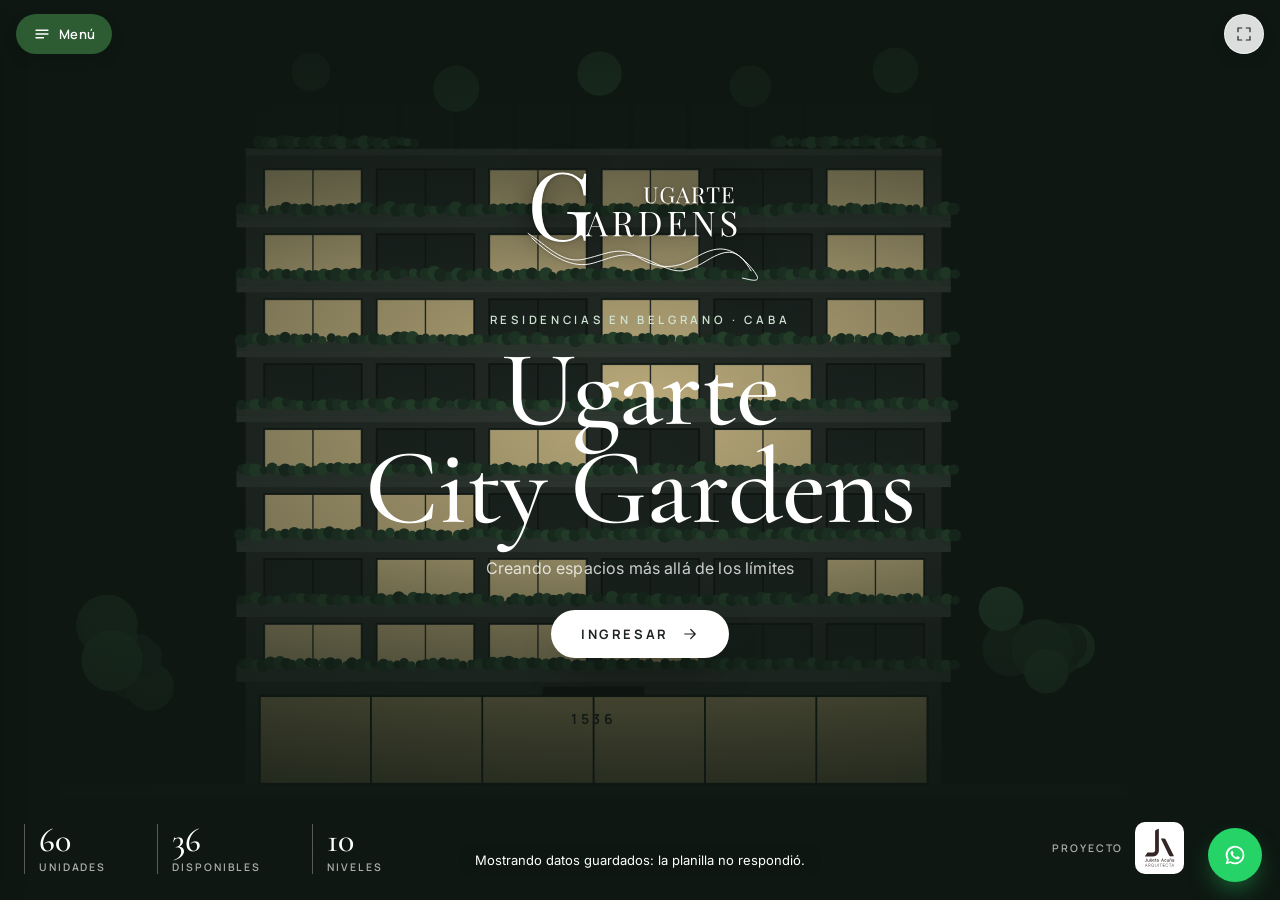
==== commit eb7bbcb0: "Logo Ugarte Gardens en inicio, marca y menú (PNG y SVG verde/blanco) Co-Authored-By: Claude Opus 5.5" ====
--- a/index.html
+++ b/index.html
@@ -61,7 +61,7 @@
 
   <!-- Marca (en las vistas inmersivas) -->
   <div class="marca" id="marca" hidden>
-    <div class="marca-logo"><span>UGARTE</span> <em>CITY GARDENS</em></div>
+    <div class="marca-logo"><img class="logo-dia" src="assets/img/logo-ugarte-gardens-verde.svg" alt="Ugarte Gardens"><img class="logo-noche" src="assets/img/logo-ugarte-gardens-blanco.svg" alt=""></div>
     <div class="marca-tag" id="marcaTag"></div>
   </div>
 
@@ -71,7 +71,7 @@
     <div class="fondo" id="inicioFondo"></div>
     <div class="velo-inicio"></div>
     <div class="inicio">
-      <div class="rombo" aria-hidden="true"><span>UG</span></div>
+      <img class="inicio-logo" src="assets/img/logo-ugarte-gardens-blanco.svg" alt="Ugarte Gardens" width="676" height="328">
       <p class="inicio-sobre">Residencias en Belgrano · CABA</p>
       <h1>Ugarte<br>City Gardens</h1>
       <p class="inicio-lema" id="inicioLema">Creando espacios más allá de los límites</p>
@@ -157,7 +157,7 @@
   <div class="velo" id="velo" hidden></div>
   <aside class="menu" id="menu" aria-label="Menú" aria-hidden="true" inert>
     <div class="menu-cab">
-      <div class="marca-logo oscuro"><span>UGARTE</span> <em>CITY GARDENS</em></div>
+      <div class="marca-logo oscuro"><img src="assets/img/logo-ugarte-gardens-verde.svg" alt="Ugarte Gardens"></div>
       <button class="redondo suave" id="cerrarMenu" aria-label="Cerrar menú">
         <svg viewBox="0 0 24 24" aria-hidden="true"><path d="M6 6l12 12M18 6L6 18" stroke="currentColor" stroke-width="1.7" stroke-linecap="round"/></svg>
       </button>
--- a/assets/css/showroom.css
+++ b/assets/css/showroom.css
@@ -78,7 +78,13 @@
 .marca-logo{font:800 13px var(--ui);letter-spacing:.22em;color:var(--vidrio-tinta);background:var(--vidrio);border:1px solid var(--vidrio-borde);
   backdrop-filter:blur(14px);-webkit-backdrop-filter:blur(14px);padding:9px 14px;border-radius:10px;box-shadow:var(--sombra-s)}
 .marca-logo em{font-style:normal;font-weight:600;color:var(--disp)}
+.marca-logo{display:flex;align-items:center;padding:8px 14px}
+.marca-logo img{display:block;height:48px;width:auto}
+.marca-logo .logo-noche{display:none}
+:root[data-modo="noche"] .marca-logo:not(.oscuro) .logo-dia{display:none}
+:root[data-modo="noche"] .marca-logo:not(.oscuro) .logo-noche{display:block}
 .marca-logo.oscuro{background:none;border:0;box-shadow:none;padding:0;color:var(--tinta);backdrop-filter:none}
+.marca-logo.oscuro img{height:48px}
 .marca-logo.oscuro em{color:var(--bosque)}
 .marca-tag{font:600 12px var(--ui);color:#fff;background:var(--bosque);padding:5px 11px;border-radius:999px;letter-spacing:.04em}
 .marca-tag:empty{display:none}
@@ -130,8 +136,7 @@
   radial-gradient(70% 60% at 50% 45%,rgba(14,23,18,.25),rgba(14,23,18,.82) 100%),
   linear-gradient(180deg,rgba(14,23,18,.55),rgba(14,23,18,0) 30%,rgba(14,23,18,0) 60%,rgba(14,23,18,.9))}
 .inicio{position:absolute;inset:0;display:flex;flex-direction:column;align-items:center;justify-content:center;text-align:center;color:#fff;padding:96px 20px 170px;gap:14px}
-.rombo{width:46px;height:46px;border:1px solid rgba(255,255,255,.7);transform:rotate(45deg);display:grid;place-items:center;margin-bottom:10px}
-.rombo span{transform:rotate(-45deg);font:700 12px var(--ui);letter-spacing:.12em}
+.inicio-logo{width:clamp(170px,19vw,250px);height:auto;margin-bottom:12px;filter:drop-shadow(0 2px 14px rgba(0,0,0,.55)) drop-shadow(0 0 2px rgba(0,0,0,.35))}
 .inicio-sobre{margin:0;font:600 11.5px var(--ui);letter-spacing:.32em;text-transform:uppercase;color:#CFE3D2}
 .inicio h1{margin:0;font:500 clamp(48px,8.4vw,116px)/.92 var(--titulo);letter-spacing:-.01em;text-wrap:balance}
 .inicio-lema{margin:6px 0 18px;font-size:16px;color:rgba(255,255,255,.78);letter-spacing:.01em}
@@ -377,7 +382,8 @@
   .barra-centro{flex:1}
   .segmento button{padding:7px 13px}
   .marca{top:calc(64px + env(safe-area-inset-top,0px))}
-  .marca-logo{font-size:11px;padding:7px 11px}
+  .marca-logo{font-size:11px;padding:6px 10px}
+  .marca-logo img{height:30px}
 
   .inicio{padding:80px 20px 210px}
   .inicio-lema{font-size:15px}
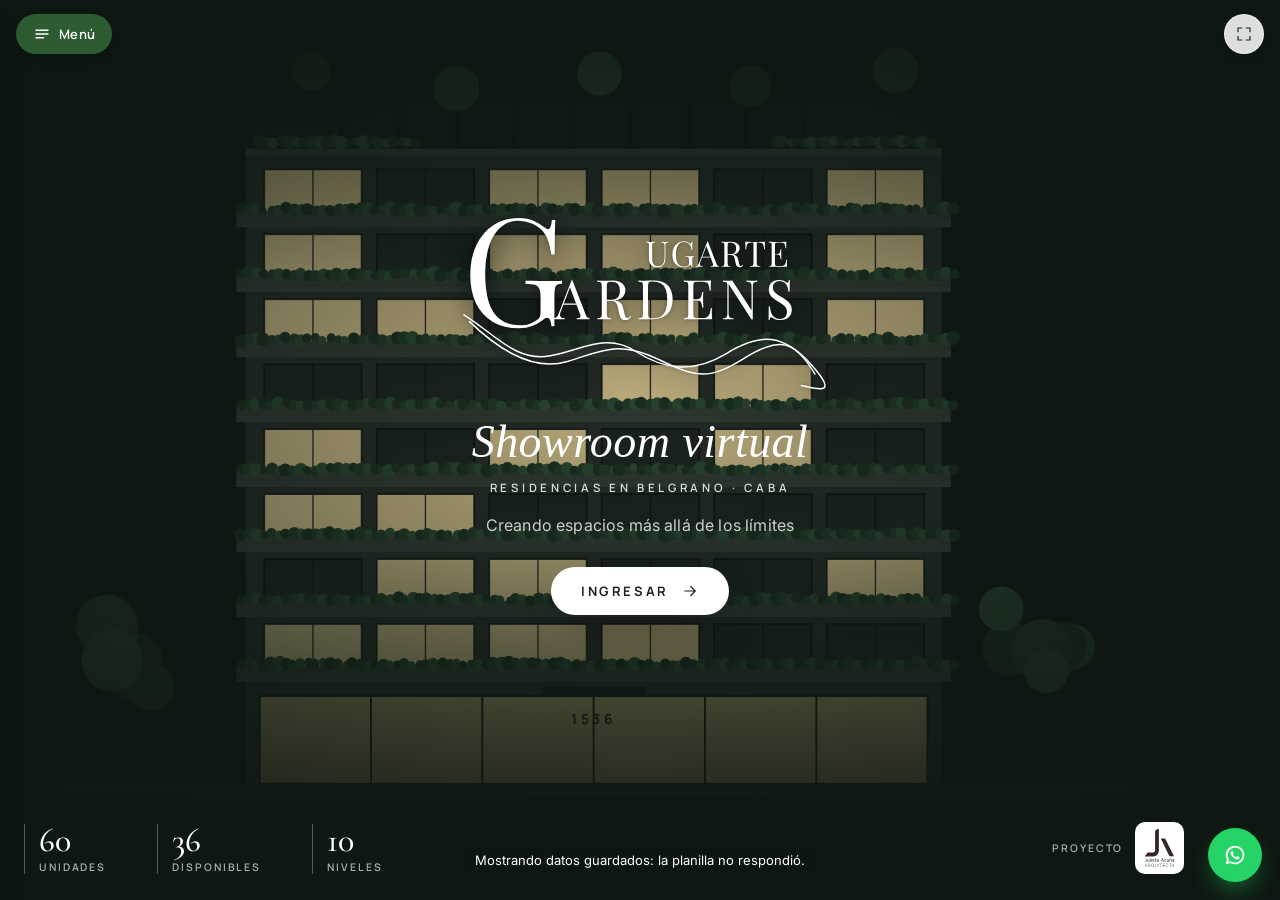
==== commit 55539164: "Inicio: el logo pasa a ser el título y debajo va «Showroom virtual» Co-Authored-By: Claude Opus 5.5 " ====
--- a/index.html
+++ b/index.html
@@ -71,9 +71,9 @@
     <div class="fondo" id="inicioFondo"></div>
     <div class="velo-inicio"></div>
     <div class="inicio">
-      <img class="inicio-logo" src="assets/img/logo-ugarte-gardens-blanco.svg" alt="Ugarte Gardens" width="676" height="328">
+      <img class="inicio-logo" src="assets/img/logo-ugarte-gardens-blanco.svg" alt="Ugarte City Gardens" width="676" height="328">
+      <h1>Showroom virtual</h1>
       <p class="inicio-sobre">Residencias en Belgrano · CABA</p>
-      <h1>Ugarte<br>City Gardens</h1>
       <p class="inicio-lema" id="inicioLema">Creando espacios más allá de los límites</p>
       <a class="ingresar" href="#masterplan">Ingresar
         <svg viewBox="0 0 24 24" aria-hidden="true"><path d="M5 12h14M13 6l6 6-6 6" fill="none" stroke="currentColor" stroke-width="1.6" stroke-linecap="round" stroke-linejoin="round"/></svg>
--- a/assets/css/showroom.css
+++ b/assets/css/showroom.css
@@ -136,9 +136,9 @@
   radial-gradient(70% 60% at 50% 45%,rgba(14,23,18,.25),rgba(14,23,18,.82) 100%),
   linear-gradient(180deg,rgba(14,23,18,.55),rgba(14,23,18,0) 30%,rgba(14,23,18,0) 60%,rgba(14,23,18,.9))}
 .inicio{position:absolute;inset:0;display:flex;flex-direction:column;align-items:center;justify-content:center;text-align:center;color:#fff;padding:96px 20px 170px;gap:14px}
-.inicio-logo{width:clamp(170px,19vw,250px);height:auto;margin-bottom:12px;filter:drop-shadow(0 2px 14px rgba(0,0,0,.55)) drop-shadow(0 0 2px rgba(0,0,0,.35))}
+.inicio-logo{width:clamp(240px,30vw,420px);height:auto;margin-bottom:6px;filter:drop-shadow(0 2px 14px rgba(0,0,0,.55)) drop-shadow(0 0 2px rgba(0,0,0,.35))}
 .inicio-sobre{margin:0;font:600 11.5px var(--ui);letter-spacing:.32em;text-transform:uppercase;color:#CFE3D2}
-.inicio h1{margin:0;font:500 clamp(48px,8.4vw,116px)/.92 var(--titulo);letter-spacing:-.01em;text-wrap:balance}
+.inicio h1{margin:0;font:italic 500 clamp(28px,3.6vw,46px)/1.05 var(--titulo);letter-spacing:.01em;text-wrap:balance}
 .inicio-lema{margin:6px 0 18px;font-size:16px;color:rgba(255,255,255,.78);letter-spacing:.01em}
 .ingresar{display:inline-flex;align-items:center;gap:12px;padding:15px 30px;border-radius:999px;background:#fff;color:var(--tinta);text-decoration:none;
   font:700 13px var(--ui);letter-spacing:.2em;text-transform:uppercase;box-shadow:0 18px 40px -16px rgba(0,0,0,.6);transition:gap .2s,transform .2s}
